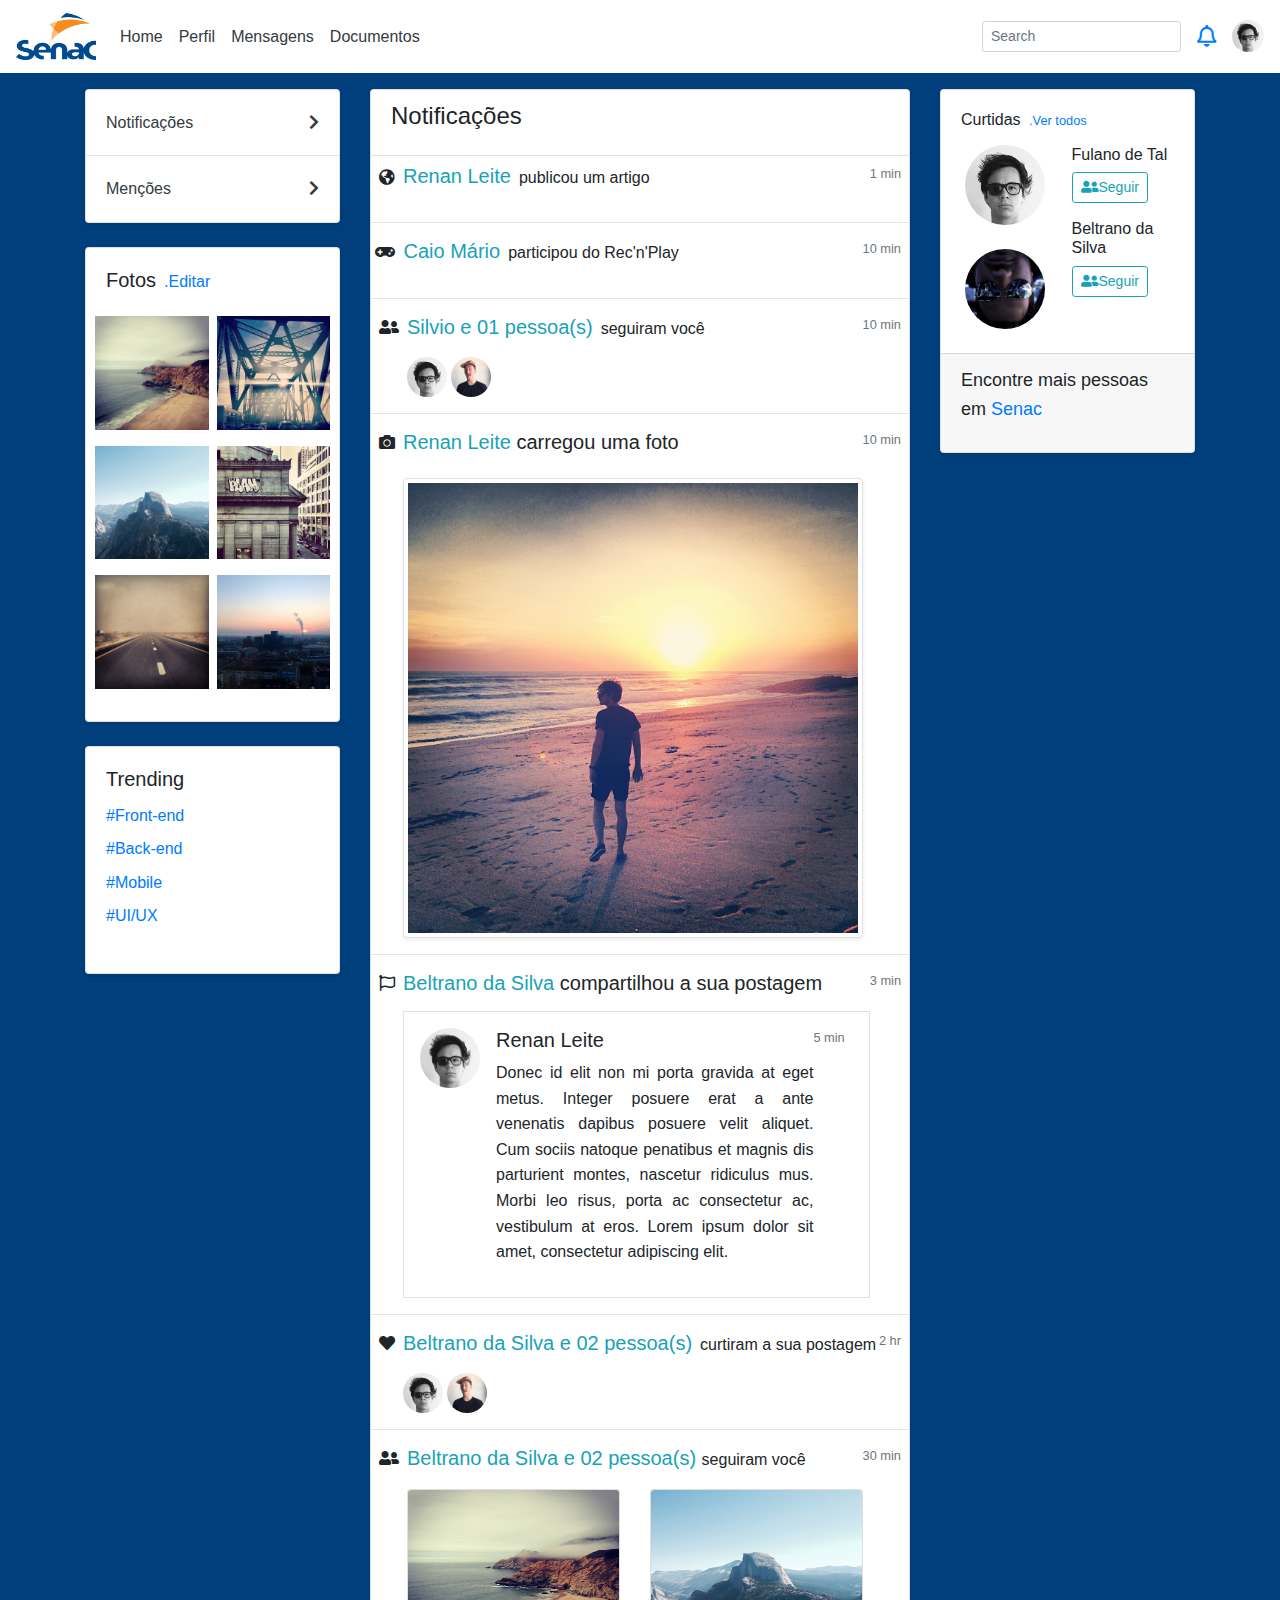
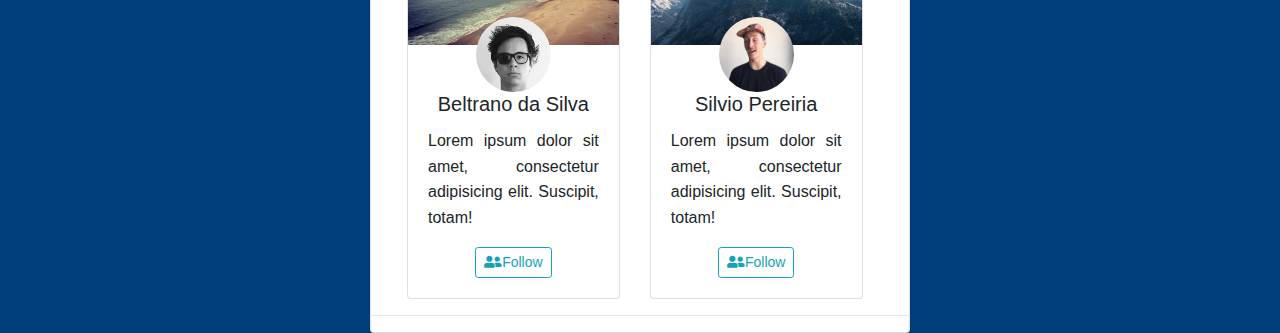
==== notification.html @ e8406619 "primeiro commit" ====
<!DOCTYPE html>
<html lang="en">
<head>
<meta charset="UTF-8">
<meta name="viewport" content="width=device-width, initial-scale=1.0">
<meta http-equiv="X-UA-Compatible" content="ie=edge">
<link rel="stylesheet" href="https://cdnjs.cloudflare.com/ajax/libs/twitter-bootstrap/4.3.1/css/bootstrap.min.css">
<link rel="stylesheet" href="https://use.fontawesome.com/releases/v5.7.2/css/all.css">
<link rel="stylesheet" href="style.css">
<title>Application</title>
</head>
<body>
    <!-------------------------------NAvigation Starts------------------>
    <nav class="navbar navbar-expand-md navbar-dark" style="background-color:white">
            <a href="index.html" class="navbar-brand"><img src="img/senac-logo-1-1.png" alt="logo" class="img-fluid" width="80px" height="100px"></a>
            <button class="navbar-toggler" data-toggle="collapse" data-target="#responsive"><span class="navbar-toggler-icon"></span></button>
            <div class="collapse navbar-collapse" id="responsive">
                <ul class="navbar-nav mr-auto text-capitalize">
                    <li class="nav-item"><a href="index.html" class="text-dark nav-link active">home</a></li>
                    <li class="nav-item"><a href="profile.html" class="text-dark nav-link">perfil</a></li>
                    <li class="nav-item"><a href="#modalview" class="text-dark nav-link" data-toggle="modal">mensagens</a></li>
                    <li class="nav-item"><a href="notification.html" class="text-dark nav-link">documentos</a></li>
                    <li class="nav-item"><a href="#" class="text-dark nav-link d-md-none">logout</a></li>
                </ul>
                <form action="" class="form-inline ml-auto d-none d-md-block">
                    <input type="text" name="search" id="search" placeholder="Search" class="form-control form-control-sm">
                </form>
                <a href="notification.html" class="text-decoration-none" style="font-size:22px;"><i class="far fa-bell ml-3 d-none d-md-block"></i></a> 
                <img src="img/avatar-dhg.png" alt="" class="rounded-circle ml-3 d-none d-md-block" width="32px" height="32px">
            </div>
        </nav>
        <!---------------------------------------------Ends navigation------------------------------>
         <!---------------------------MOdal Section  satrts------------------->
    <div class="modal fade" id="modalview" >
            <div class="modal-dialog modal-dialog-scrollable modal-dialog-centered">
                <div class="modal-content">
                    <div class="modal-header">
                        <div class="modal-title h4">Messages</div>
                        <button type="button" class="close" data-dismiss="modal">&times;</button>
                    </div>
                    <div class="modal-body">
                        <ul class="list-unstyled">
                            <a href="#" class="text-decoration-none">
                                <li class="media hover-media">
                                    <img src="img/avatar-dhg.png" alt="img" width="60px" height="60px"
                                        class="rounded-circle mr-3">
                                    <div class="media-body text-dark">
                                        <h6 class="media-header">Fulano de Tal e <strong> 1 outro(s)</strong></h6>
                                        <p class="media-text">Lorem ipsum dolor sit amet consectetur adipisicing elit.</p>
                                    </div>
                                </li>
                            </a>
                            <hr class="my-3">
                            <a href="#" class="text-decoration-none">
                                <li class="media hover-media">
                                    <img src="img/avatar-fat.jpg" alt="img" width="60px" height="60px"
                                        class="rounded-circle mr-3">
                                    <div class="media-body text-dark">
                                        <h6 class="media-header">Beltrano da Silva e <strong> 3 outro(s)</strong></h6>
                                        <p class="media-text">Lorem ipsum dolor sit amet consectetur adipisicing elit.</p>
                                    </div>
                                </li>
                            </a>
                            <hr class="my-3">
                            <a href="#" class="text-decoration-none">
                                <li class="media hover-media">
                                    <img src="img/avatar-mdo.png" alt="img" width="60px" height="60px"
                                        class="rounded-circle mr-3">
                                    <div class="media-body text-dark">
                                        <h6 class="media-header">Mario Silva and <strong> 5 outro(s)</strong></h6>
                                        <p class="media-text">Lorem ipsum dolor sit amet consectetur adipisicing elit.</p>
                                    </div>
                                </li>
                            </a>
                            <hr class="my-3">
                            <a href="#" class="text-decoration-none">
                                <li class="media hover-media">
                                    <img src="img/avatar-dhg.png" alt="img" width="60px" height="60px"
                                        class="rounded-circle mr-3">
                                    <div class="media-body text-dark">
                                        <h6 class="media-header">Fulano de Tal and <strong> 1 outro(s)</strong></h6>
                                        <p class="media-text">Lorem ipsum dolor sit amet consectetur adipisicing elit.</p>
                                    </div>
                                </li>
                            </a>
                            <hr class="my-3">
                            <a href="#" class="text-decoration-none">
                                <li class="media hover-media">
                                    <img src="img/avatar-fat.jpg" alt="img" width="60px" height="60px"
                                        class="rounded-circle mr-3">
                                    <div class="media-body text-dark">
                                        <h6 class="media-header">Beltrano da Silva and <strong> 3 outro(s)</strong></h6>
                                        <p class="media-text">Lorem ipsum dolor sit amet consectetur adipisicing elit.</p>
                                    </div>
                                </li>
                            </a>
                            <hr class="my-3">
                            <a href="#" class="text-decoration-none">
                                <li class="media hover-media">
                                    <img src="img/avatar-mdo.png" alt="img" width="60px" height="60px"
                                        class="rounded-circle mr-3">
                                    <div class="media-body text-dark">
                                        <h6 class="media-header">Mario Silva and <strong> 5 outro(s)</strong></h6>
                                        <p class="media-text">Lorem ipsum dolor sit amet consectetur adipisicing elit.</p>
                                    </div>
                                </li>
                            </a>
                            <hr class="my-3">
                            <a href="#" class="text-decoration-none">
                                <li class="media hover-media">
                                    <img src="img/avatar-dhg.png" alt="img" width="60px" height="60px"
                                        class="rounded-circle mr-3">
                                    <div class="media-body text-dark">
                                        <h6 class="media-header">Fulano de Tal e <strong> 1 outro(s)</strong></h6>
                                        <p class="media-text">Lorem ipsum dolor sit amet consectetur adipisicing elit.</p>
                                    </div>
                                </li>
                            </a>
                            <hr class="my-3">
                            <a href="#" class="text-decoration-none">
                                <li class="media hover-media">
                                    <img src="img/avatar-fat.jpg" alt="img" width="60px" height="60px"
                                        class="rounded-circle mr-3">
                                    <div class="media-body text-dark">
                                        <h6 class="media-header">Beltrano da Silva e <strong> 3 outro(s)</strong></h6>
                                        <p class="media-text">Lorem ipsum dolor sit amet consectetur adipisicing elit.</p>
                                    </div>
                                </li>
                            </a>
                            <hr class="my-3">
                            <a href="#" class="text-decoration-none">
                                <li class="media hover-media">
                                    <img src="img/avatar-mdo.png" alt="img" width="60px" height="60px"
                                        class="rounded-circle mr-3">
                                    <div class="media-body text-dark">
                                        <h6 class="media-header">Mario Silva e <strong> 5 outro(s)</strong></h6>
                                        <p class="media-text">Lorem ipsum dolor sit amet consectetur adipisicing elit.</p>
                                    </div>
                                </li>
                            </a>
                        </ul>
                    </div>
                </div>
            </div>
        </div>
        <!-------------------------------MOdal Ends---------------------------->
    <!------------------------------(Starts Column SEction)-------------------->
    <div class="container mt-3">
        <div class="row">
<!-----------------------------------------(Satrt Left Column)------------------------------->
            <div class="col-12 col-lg-3">
                <div class="left-column">
                    <div class="card mb-4 shadow-sm">
                       <a href="#" class="text-decoration-none text-dark hover-media"> 
                        <div class="card-body d-flex justify-content-between">
                     <span>Notificações</span>   <span><i class="fas fa-chevron-right"></i></span> 
                        </div>
                    </a>
                    <hr class="m-0">
                        <a href="#" class="text-decoration-none text-dark hover-media"> 
                        <div class="card-body d-flex justify-content-between">
                            <span> Menções</span>   <span><i class="fas fa-chevron-right"></i></span> 
                    </div>
                </a>
                    </div>
                    <div class="card shadow-sm mb-4">
                            <div class="card-body">
                                <h5 class="card-title">Fotos<small class="ml-2"><a href="#">.Editar </a></small></h5>
                                <div class="row">
                                    <div class="col-6 p-1">
                                        <a href="img/left1.jpg" data-lightbox="id" ><img src="img/left1.jpg" alt="img" class="img-fluid my-2"></a>  
                                        <a href="img/left2.jpg"data-lightbox="id"><img src="img/left2.jpg" alt="img" class="img-fluid my-2"></a>
                                        <a href="img/left3.jpg"data-lightbox="id"><img src="img/left3.jpg" alt="img" class="img-fluid my-2"></a>
                                    </div>
                                    <div class="col-6 p-1">
                                            <a href="img/left4.jpg"data-lightbox="id"><img src="img/left4.jpg" alt="img" class="img-fluid my-2"></a>
                                            <a href="img/left5.jpg"data-lightbox="id"><img src="img/left5.jpg" alt="img" class="img-fluid my-2"></a>
                                            <a href="img/left6.jpg"data-lightbox="id"><img src="img/left6.jpg" alt="img" class="img-fluid my-2"></a>
                                        </div>
                                </div>
                            </div>
                            </div>
                            <div class="card mb-3 shadow-sm">
                                <div class="card-body">
                                    <h5 class="card-title">Trending</h5>
                                    <ul class="list-unstyled">
                                        <li class="pb-2"> <a href="" >#Front-end</a> </li>
                                        <li class="pb-2"> <a href="" >#Back-end</a> </li>
                                        <li class="pb-2"> <a href="" >#Mobile</a> </li>
                                        <li class="pb-2"> <a href="" >#UI/UX</a> </li>
                                    </ul>
                                </div>
                            </div>
                </div>
            </div>
     <!-----------------------------------------(End Left Column)------------------------------->
<!------------------------------------------------(Satrt Middle Column)---------------------------->
            <div class="col-12 col-lg-6">
                <div class="middle-column">
                    <div class="card shadow-sm">
                        <div class="card-header bg-transparent">
                            <h4 class="card-title">
                                Notificações
                            </h4> 
                        </div>
                        <div class="media d -flex justify-content-between">
                            <p class="mt-2"> <i class="fas fa-globe-americas mx-2"></i><span class="h5 mr-2"><a href="#" class="text-info">Renan Leite</a></span>publicou um artigo </p>
                            <small class="mr-2 mt-2 text-muted">1 min</small>
                    </div>
                    <hr>
                    <div class="media d -flex justify-content-between">
                        <p> <i class="fas fa-gamepad mx-1"></i> <span class="h5 mr-2"> <a href="#" class="text-info"> Caio Mário</a></span>participou do Rec'n'Play</p>
                        <small class="mr-2 text-muted">10 min</small>
                </div>
                <hr>
                <div class="media">
                     <i class="fas fa-user-friends mx-2 mt-1"></i> 
                     <div class="media-body">
                            <p> <span class="h5 mr-2"> <a href="#" class="text-info"> Silvio e 01 pessoa(s)</a></span>seguiram você</p>
                            <img src="img/avatar-dhg.png" alt="" width="40px" height="40px" class="rounded-circle img-fluid">
                           <img src="img/avatar-fat.jpg" alt="" width="40px" height="40px" class="rounded-circle img-fluid">   
                     </div>
                    <small class="mr-2 text-muted">10 min</small>
            </div>
            <hr>
                       <div class="media">
                            <i class="fas fa-camera mx-2 mt-1"></i>
                            <div class="media-body">
                                <p class="h5 mr-2"> <span> <a href="#" class="text-info"> Renan Leite</a></span> carregou uma foto</p>
                                <a href="img/mid5.jpg" data-lightbox="id"><img src="img/mid5.jpg" alt="" class="img-fluid shadow-sm img-thumbnail mt-3">   </a>  
                            </div>
                            <small class="mr-2 text-muted">10 min</small>
                       </div>
                       <hr>
                       <div class="media">
                            <i class="far fa-flag mx-2 mt-1"></i>
                            <div class="media-body">
                                    <p class="h5 mr-2"> <span> <a href="#" class="text-info"> Beltrano da Silva </a></span> compartilhou a sua postagem</p>
                                        <div class="media border p-3 mt-3">
                                                <img src="img/avatar-dhg.png" alt="" width="60px" height="60px" class="rounded-circle img-fluid mr-3">
                                                <div class="media-body">
                                                    <h5>Renan Leite</h5>
                                                    <p  class="text-justify">Donec id elit non mi porta gravida at eget metus. Integer posuere erat a ante venenatis dapibus posuere velit aliquet. Cum sociis natoque penatibus et magnis dis parturient montes, nascetur ridiculus mus. Morbi leo risus, 
                                                    porta ac consectetur ac, vestibulum at eros. Lorem ipsum dolor sit amet, consectetur adipiscing elit.</p>
                                                </div>
                                                <small class="mr-2 text-muted">5 min</small>
                                        </div>
                            </div>
                            <small class="mr-2 text-muted">3 min</small>
                       </div>
                       <hr>
                       <div class="media">
                            <i class="fas fa-heart mx-2 mt-1"></i>
                            <div class="media-body">
                                    <p> <span class="h5 mr-2"> <a href="#" class="text-info"> Beltrano da Silva e 02 pessoa(s)</a></span>curtiram a sua postagem</p>
                                    <img src="img/avatar-dhg.png" alt="" width="40px" height="40px" class="rounded-circle img-fluid">
                                   <img src="img/avatar-fat.jpg" alt="" width="40px" height="40px" class="rounded-circle img-fluid">   
                             </div>
                             <small class="text-muted mr-2"> 2 hr</small>
                            </div>
                            <hr>
                            <div class="media">
                                    <i class="fas fa-user-friends mx-2 mt-1"></i>
                                    <div class="media-body">
                                        <p><span class="h5"> <a href="#" class="text-info"> Beltrano da Silva e 02 pessoa(s) </a></span>seguiram você</p>
                                        <div class="row">
                                            <div class="col-12 col-lg-6 mb-3 mb-lg-0">
                                                    <div class="card">
                                                            <img src="img/left1.jpg" alt="" class="card-img-top" width="200px" height="155px">
                                                            <div class="card-body text-center">
                                                                 <img src="img/avatar-dhg.png" alt="" width="75px" height="75px" class="rounded-circle img-fluid mt-n5">
                                                                 <h5 class="card-title">Beltrano da Silva</h5>
                                                                 <p class="card-text text-justify">Lorem ipsum dolor sit amet, consectetur adipisicing elit. Suscipit, totam!</p>
                                                                 <a href="#" class="card-link btn btn-sm btn-outline-info"> <i class="fas fa-user-friends"></i>Follow</a>
                                                            </div>
                                                        </div>
                                            </div>
                                            <div class="col-12 col-lg-6">
                     <div class="card">
                              <img src="img/left2.jpg" alt="" class="card-img-top" width="200px" height="155px">
                                      <div class="card-body text-center">
                                        <img src="img/avatar-fat.jpg" alt="" width="75px" height="75px" class="rounded-circle img-fluid mt-n5">
                               <h5 class="card-title">Silvio Pereiria</h5>
                                        <p class="card-text text-justify">Lorem ipsum dolor sit amet, consectetur adipisicing elit. Suscipit, totam!</p>
                                              <a href="#" class="card-link btn btn-sm btn-outline-info"> <i class="fas fa-user-friends"></i>Follow</a>
                                        </div>
                                        </div>
                                            </div>
                                        </div>
                                    </div>
                                   <small class="mr-2 text-muted">30 min</small>
                           </div>
                           <hr>
                       </div>
                </div>
            </div>
<!------------------------------------------------(End Middle Column)---------------------------->
<!------------------------------------------------(Start right Column)---------------------------->
                <div class="col-12 col-lg-3">
                    <div class="right-column">
                            <div class="card shadow-sm mb-4">
                                <div class="card-body">
                                    <h6 class="card-title ">Curtidas <a href="#" class="ml-1"><small>.Ver todos</small> </a> </h6>
                                    <div class="row no-gutters d-none d-lg-flex">
                                        <div class="col-6 p-1">
                                            <img src="img/avatar-dhg.png" alt="img" width="80px" height="80px"
                                                class="rounded-circle mb-4">
                                            <img src="img/avatar-mdo.png" alt="img" width="80px" height="80px"
                                                class="rounded-circle">
                                        </div>
                                        <div class="col-6 p-1 text-left">
                                            <h6>Fulano de Tal</h6>
                                            <a href="#" class="btn btn-outline-info btn-sm mb-3"><i
                                                    class="fas fa-user-friends"></i>Seguir </a>
                                            <h6>Beltrano da Silva</h6>
                                            <a href="#" class="btn btn-outline-info  btn-sm"><i
                                                    class="fas fa-user-friends"></i>Seguir </a>
                                        </div>
                                    </div>
                                </div>
                                    <div class="card-footer">
                                        <p class="lead" style="font-size:18px;">Encontre mais pessoas em <a href="#" class="text-decoration-none">Senac</a></p>
                                    </div>
                                </div>
                    </div>
                </div>
            </div>
    </div>
<script src="https://cdnjs.cloudflare.com/ajax/libs/jquery/3.3.1/jquery.slim.min.js"></script>
<script src="https://cdnjs.cloudflare.com/ajax/libs/popper.js/1.14.7/umd/popper.min.js"></script>
<script src="https://cdnjs.cloudflare.com/ajax/libs/twitter-bootstrap/4.3.1/js/bootstrap.min.js"></script>
</body>
</html>
---- style.css ----
* {
    box-sizing: border-box;
}

body {
    background-color: rgb(0, 63, 123);
    font-family: "Open Sans", "Helvetica Neue", Helvetica, Arial, sans-serif;
    margin: 0;
    font-weight: 300;
    line-height: 1.6;
    color: #212529;
    text-align: left;
}

.banner {
    background-image: url(img/banner.jpg);
    background-repeat: no-repeat;
    background-size: cover;
    background-position: center;
    height: 500px;
}

.banner-title {
    transform: translateY(150px)
}

.banner-end {
    transform: translateY(280px)
}

.thumnail {
    width: 257px;
    height: 257px;
}

.hover-media:hover {
    background-color: #F5F8FA;
}

/*--------------------------Grid template starts design for image gallery-----------------*/
.grid-template {
    display: grid;
    grid-template-columns: repeat(5, 1fr);
    grid-auto-rows: minmax(250px, auto);
    grid-gap: 10px;
}

.item-1 {
    grid-column: 1 / 3;
    grid-row: 1 / 2;
}

.item-7 {
    grid-column: 2 / 4;
    grid-row: 2 / 3;
}

.item-9 {
    grid-row: 3 / 5;
}

.item-10 {
    grid-row: 3 / 5;
}

.item-11 {
    grid-column: 3/5;
    grid-row: 3 / 5;
}

.item-12 {
    grid-row: 3 / 5;
}

/*----------------------------------(This code Important for Modal sizing on large device)-----------------------------------*/
.modal-dialog {
    position: relative;
    width: auto;
    max-width: 600px;
    margin: 0 auto;
}

/*----------------------------------------------------------------------------------------------------------------------------*/
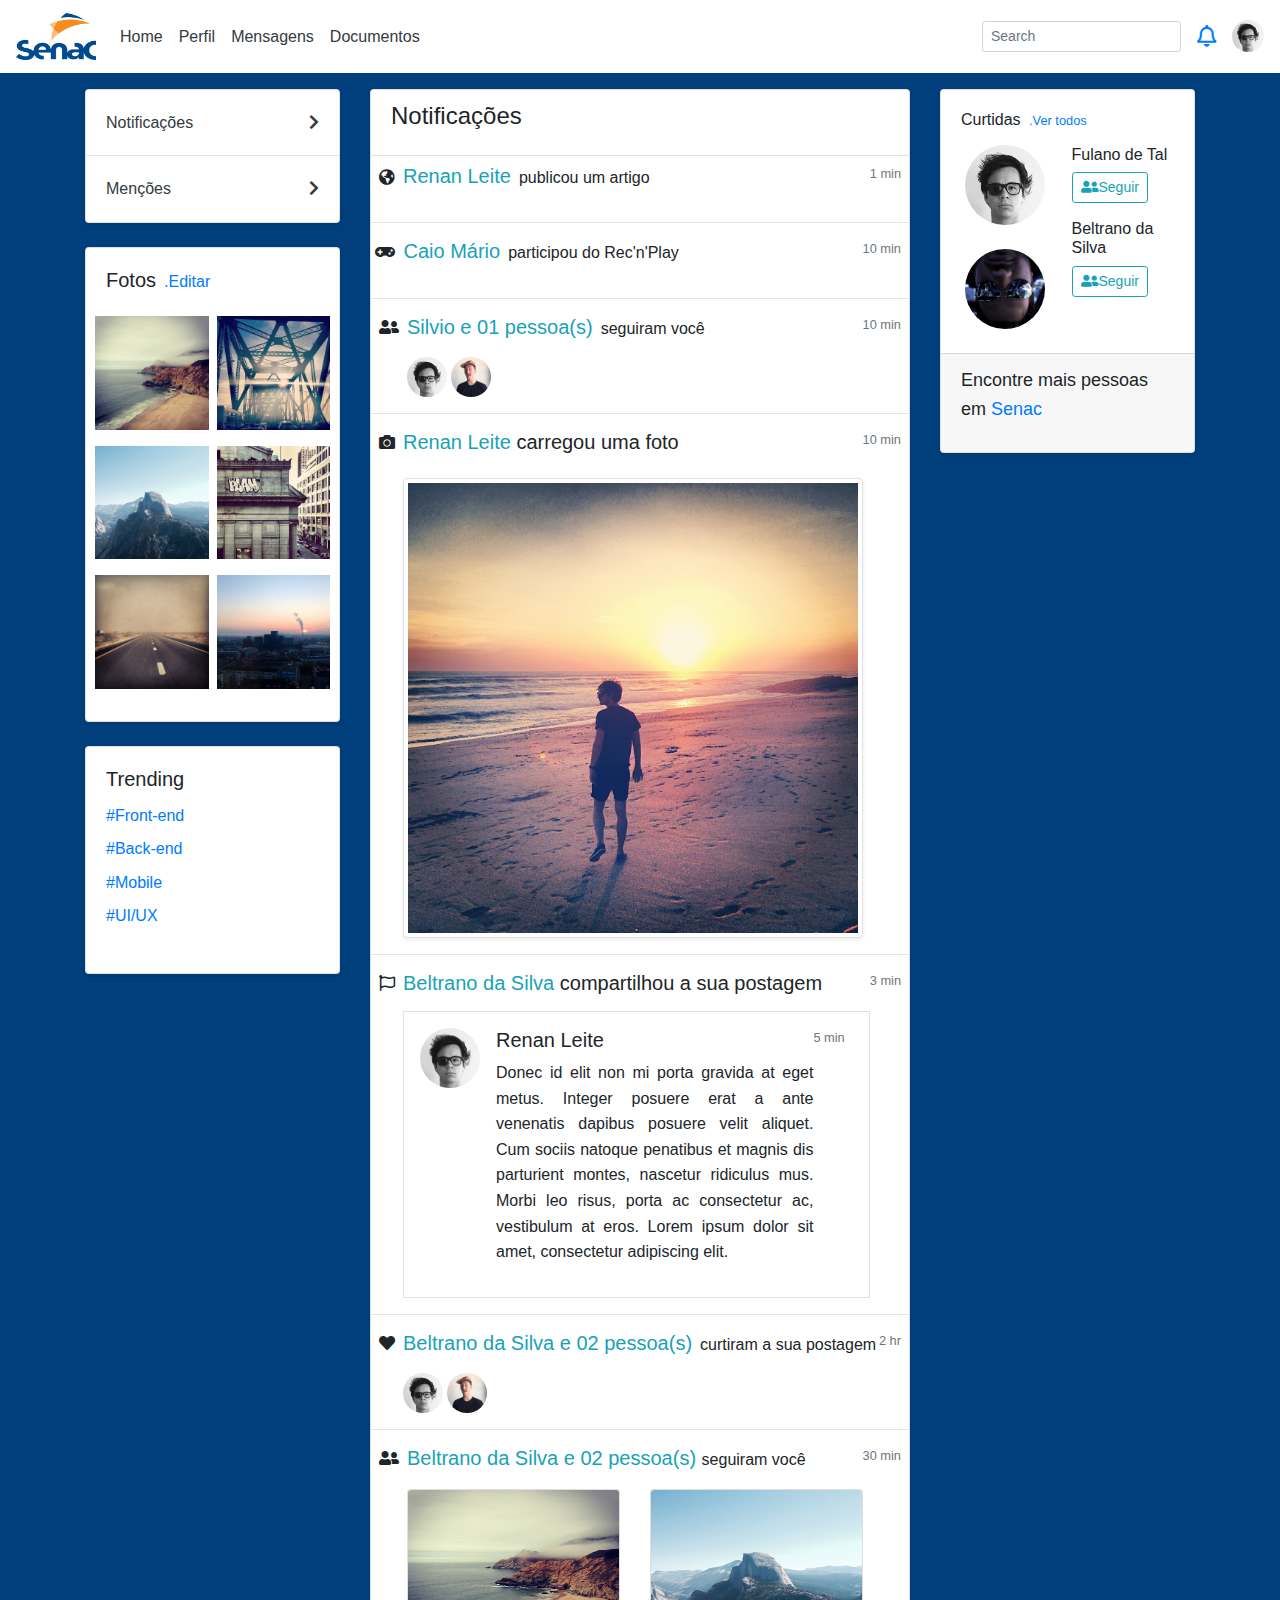
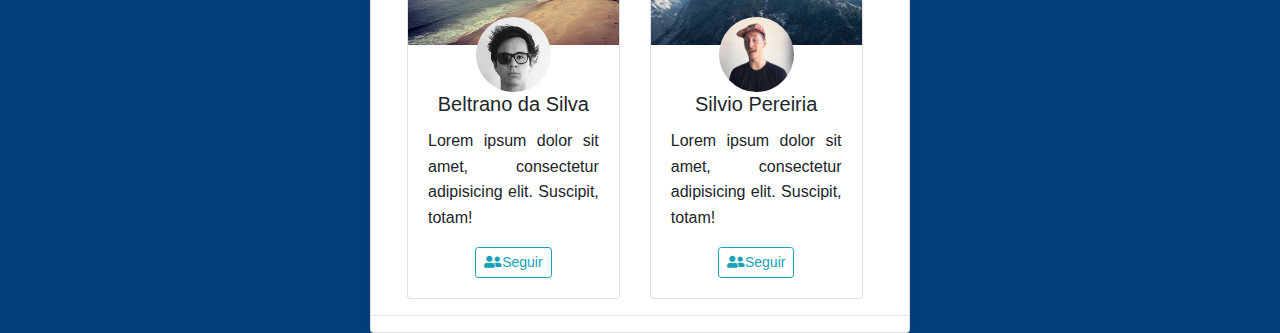
==== commit 8da71417: "fix: button nav-bar" ====
--- a/notification.html
+++ b/notification.html
@@ -1,333 +1,374 @@
 <!DOCTYPE html>
 <html lang="en">
+
 <head>
-<meta charset="UTF-8">
-<meta name="viewport" content="width=device-width, initial-scale=1.0">
-<meta http-equiv="X-UA-Compatible" content="ie=edge">
-<link rel="stylesheet" href="https://cdnjs.cloudflare.com/ajax/libs/twitter-bootstrap/4.3.1/css/bootstrap.min.css">
-<link rel="stylesheet" href="https://use.fontawesome.com/releases/v5.7.2/css/all.css">
-<link rel="stylesheet" href="style.css">
-<title>Application</title>
+    <meta charset="UTF-8">
+    <meta name="viewport" content="width=device-width, initial-scale=1.0">
+    <meta http-equiv="X-UA-Compatible" content="ie=edge">
+    <link rel="stylesheet" href="https://cdnjs.cloudflare.com/ajax/libs/twitter-bootstrap/4.3.1/css/bootstrap.min.css">
+    <link rel="stylesheet" href="https://use.fontawesome.com/releases/v5.7.2/css/all.css">
+    <link rel="stylesheet" href="style.css">
+    <title>Application</title>
 </head>
+
 <body>
     <!-------------------------------NAvigation Starts------------------>
     <nav class="navbar navbar-expand-md navbar-dark" style="background-color:white">
-            <a href="index.html" class="navbar-brand"><img src="img/senac-logo-1-1.png" alt="logo" class="img-fluid" width="80px" height="100px"></a>
-            <button class="navbar-toggler" data-toggle="collapse" data-target="#responsive"><span class="navbar-toggler-icon"></span></button>
-            <div class="collapse navbar-collapse" id="responsive">
-                <ul class="navbar-nav mr-auto text-capitalize">
-                    <li class="nav-item"><a href="index.html" class="text-dark nav-link active">home</a></li>
-                    <li class="nav-item"><a href="profile.html" class="text-dark nav-link">perfil</a></li>
-                    <li class="nav-item"><a href="#modalview" class="text-dark nav-link" data-toggle="modal">mensagens</a></li>
-                    <li class="nav-item"><a href="notification.html" class="text-dark nav-link">documentos</a></li>
-                    <li class="nav-item"><a href="#" class="text-dark nav-link d-md-none">logout</a></li>
-                </ul>
-                <form action="" class="form-inline ml-auto d-none d-md-block">
-                    <input type="text" name="search" id="search" placeholder="Search" class="form-control form-control-sm">
-                </form>
-                <a href="notification.html" class="text-decoration-none" style="font-size:22px;"><i class="far fa-bell ml-3 d-none d-md-block"></i></a> 
-                <img src="img/avatar-dhg.png" alt="" class="rounded-circle ml-3 d-none d-md-block" width="32px" height="32px">
-            </div>
-        </nav>
-        <!---------------------------------------------Ends navigation------------------------------>
-         <!---------------------------MOdal Section  satrts------------------->
-    <div class="modal fade" id="modalview" >
-            <div class="modal-dialog modal-dialog-scrollable modal-dialog-centered">
-                <div class="modal-content">
-                    <div class="modal-header">
-                        <div class="modal-title h4">Messages</div>
-                        <button type="button" class="close" data-dismiss="modal">&times;</button>
-                    </div>
-                    <div class="modal-body">
-                        <ul class="list-unstyled">
-                            <a href="#" class="text-decoration-none">
-                                <li class="media hover-media">
-                                    <img src="img/avatar-dhg.png" alt="img" width="60px" height="60px"
-                                        class="rounded-circle mr-3">
-                                    <div class="media-body text-dark">
-                                        <h6 class="media-header">Fulano de Tal e <strong> 1 outro(s)</strong></h6>
-                                        <p class="media-text">Lorem ipsum dolor sit amet consectetur adipisicing elit.</p>
-                                    </div>
-                                </li>
-                            </a>
-                            <hr class="my-3">
-                            <a href="#" class="text-decoration-none">
-                                <li class="media hover-media">
-                                    <img src="img/avatar-fat.jpg" alt="img" width="60px" height="60px"
-                                        class="rounded-circle mr-3">
-                                    <div class="media-body text-dark">
-                                        <h6 class="media-header">Beltrano da Silva e <strong> 3 outro(s)</strong></h6>
-                                        <p class="media-text">Lorem ipsum dolor sit amet consectetur adipisicing elit.</p>
-                                    </div>
-                                </li>
-                            </a>
-                            <hr class="my-3">
-                            <a href="#" class="text-decoration-none">
-                                <li class="media hover-media">
-                                    <img src="img/avatar-mdo.png" alt="img" width="60px" height="60px"
-                                        class="rounded-circle mr-3">
-                                    <div class="media-body text-dark">
-                                        <h6 class="media-header">Mario Silva and <strong> 5 outro(s)</strong></h6>
-                                        <p class="media-text">Lorem ipsum dolor sit amet consectetur adipisicing elit.</p>
-                                    </div>
-                                </li>
-                            </a>
-                            <hr class="my-3">
-                            <a href="#" class="text-decoration-none">
-                                <li class="media hover-media">
-                                    <img src="img/avatar-dhg.png" alt="img" width="60px" height="60px"
-                                        class="rounded-circle mr-3">
-                                    <div class="media-body text-dark">
-                                        <h6 class="media-header">Fulano de Tal and <strong> 1 outro(s)</strong></h6>
-                                        <p class="media-text">Lorem ipsum dolor sit amet consectetur adipisicing elit.</p>
-                                    </div>
-                                </li>
-                            </a>
-                            <hr class="my-3">
-                            <a href="#" class="text-decoration-none">
-                                <li class="media hover-media">
-                                    <img src="img/avatar-fat.jpg" alt="img" width="60px" height="60px"
-                                        class="rounded-circle mr-3">
-                                    <div class="media-body text-dark">
-                                        <h6 class="media-header">Beltrano da Silva and <strong> 3 outro(s)</strong></h6>
-                                        <p class="media-text">Lorem ipsum dolor sit amet consectetur adipisicing elit.</p>
-                                    </div>
-                                </li>
-                            </a>
-                            <hr class="my-3">
-                            <a href="#" class="text-decoration-none">
-                                <li class="media hover-media">
-                                    <img src="img/avatar-mdo.png" alt="img" width="60px" height="60px"
-                                        class="rounded-circle mr-3">
-                                    <div class="media-body text-dark">
-                                        <h6 class="media-header">Mario Silva and <strong> 5 outro(s)</strong></h6>
-                                        <p class="media-text">Lorem ipsum dolor sit amet consectetur adipisicing elit.</p>
-                                    </div>
-                                </li>
-                            </a>
-                            <hr class="my-3">
-                            <a href="#" class="text-decoration-none">
-                                <li class="media hover-media">
-                                    <img src="img/avatar-dhg.png" alt="img" width="60px" height="60px"
-                                        class="rounded-circle mr-3">
-                                    <div class="media-body text-dark">
-                                        <h6 class="media-header">Fulano de Tal e <strong> 1 outro(s)</strong></h6>
-                                        <p class="media-text">Lorem ipsum dolor sit amet consectetur adipisicing elit.</p>
-                                    </div>
-                                </li>
-                            </a>
-                            <hr class="my-3">
-                            <a href="#" class="text-decoration-none">
-                                <li class="media hover-media">
-                                    <img src="img/avatar-fat.jpg" alt="img" width="60px" height="60px"
-                                        class="rounded-circle mr-3">
-                                    <div class="media-body text-dark">
-                                        <h6 class="media-header">Beltrano da Silva e <strong> 3 outro(s)</strong></h6>
-                                        <p class="media-text">Lorem ipsum dolor sit amet consectetur adipisicing elit.</p>
-                                    </div>
-                                </li>
-                            </a>
-                            <hr class="my-3">
-                            <a href="#" class="text-decoration-none">
-                                <li class="media hover-media">
-                                    <img src="img/avatar-mdo.png" alt="img" width="60px" height="60px"
-                                        class="rounded-circle mr-3">
-                                    <div class="media-body text-dark">
-                                        <h6 class="media-header">Mario Silva e <strong> 5 outro(s)</strong></h6>
-                                        <p class="media-text">Lorem ipsum dolor sit amet consectetur adipisicing elit.</p>
-                                    </div>
-                                </li>
-                            </a>
-                        </ul>
-                    </div>
+        <a href="index.html" class="navbar-brand"><img src="img/senac-logo-1-1.png" alt="logo" class="img-fluid"
+                width="80px" height="100px"></a>
+        <button class="navbar-toggler" data-toggle="collapse" data-target="#responsive"
+            style="background-color:rgb(0, 63, 123)"><span class="navbar-toggler-icon"></span></button>
+        <div class="collapse navbar-collapse" id="responsive">
+            <ul class="navbar-nav mr-auto text-capitalize">
+                <li class="nav-item"><a href="index.html" class="text-dark nav-link active">home</a></li>
+                <li class="nav-item"><a href="profile.html" class="text-dark nav-link">perfil</a></li>
+                <li class="nav-item"><a href="#modalview" class="text-dark nav-link" data-toggle="modal">mensagens</a>
+                </li>
+                <li class="nav-item"><a href="notification.html" class="text-dark nav-link">documentos</a></li>
+                <li class="nav-item"><a href="#" class="text-dark nav-link d-md-none">logout</a></li>
+            </ul>
+            <form action="" class="form-inline ml-auto d-none d-md-block">
+                <input type="text" name="search" id="search" placeholder="Search" class="form-control form-control-sm">
+            </form>
+            <a href="notification.html" class="text-decoration-none" style="font-size:22px;"><i
+                    class="far fa-bell ml-3 d-none d-md-block"></i></a>
+            <img src="img/avatar-dhg.png" alt="" class="rounded-circle ml-3 d-none d-md-block" width="32px"
+                height="32px">
+        </div>
+    </nav>
+    <!---------------------------------------------Ends navigation------------------------------>
+    <!---------------------------MOdal Section  satrts------------------->
+    <div class="modal fade" id="modalview">
+        <div class="modal-dialog modal-dialog-scrollable modal-dialog-centered">
+            <div class="modal-content">
+                <div class="modal-header">
+                    <div class="modal-title h4">Messages</div>
+                    <button type="button" class="close" data-dismiss="modal">&times;</button>
+                </div>
+                <div class="modal-body">
+                    <ul class="list-unstyled">
+                        <a href="#" class="text-decoration-none">
+                            <li class="media hover-media">
+                                <img src="img/avatar-dhg.png" alt="img" width="60px" height="60px"
+                                    class="rounded-circle mr-3">
+                                <div class="media-body text-dark">
+                                    <h6 class="media-header">Fulano de Tal e <strong> 1 outro(s)</strong></h6>
+                                    <p class="media-text">Lorem ipsum dolor sit amet consectetur adipisicing elit.</p>
+                                </div>
+                            </li>
+                        </a>
+                        <hr class="my-3">
+                        <a href="#" class="text-decoration-none">
+                            <li class="media hover-media">
+                                <img src="img/avatar-fat.jpg" alt="img" width="60px" height="60px"
+                                    class="rounded-circle mr-3">
+                                <div class="media-body text-dark">
+                                    <h6 class="media-header">Beltrano da Silva e <strong> 3 outro(s)</strong></h6>
+                                    <p class="media-text">Lorem ipsum dolor sit amet consectetur adipisicing elit.</p>
+                                </div>
+                            </li>
+                        </a>
+                        <hr class="my-3">
+                        <a href="#" class="text-decoration-none">
+                            <li class="media hover-media">
+                                <img src="img/avatar-mdo.png" alt="img" width="60px" height="60px"
+                                    class="rounded-circle mr-3">
+                                <div class="media-body text-dark">
+                                    <h6 class="media-header">Mario Silva and <strong> 5 outro(s)</strong></h6>
+                                    <p class="media-text">Lorem ipsum dolor sit amet consectetur adipisicing elit.</p>
+                                </div>
+                            </li>
+                        </a>
+                        <hr class="my-3">
+                        <a href="#" class="text-decoration-none">
+                            <li class="media hover-media">
+                                <img src="img/avatar-dhg.png" alt="img" width="60px" height="60px"
+                                    class="rounded-circle mr-3">
+                                <div class="media-body text-dark">
+                                    <h6 class="media-header">Fulano de Tal and <strong> 1 outro(s)</strong></h6>
+                                    <p class="media-text">Lorem ipsum dolor sit amet consectetur adipisicing elit.</p>
+                                </div>
+                            </li>
+                        </a>
+                        <hr class="my-3">
+                        <a href="#" class="text-decoration-none">
+                            <li class="media hover-media">
+                                <img src="img/avatar-fat.jpg" alt="img" width="60px" height="60px"
+                                    class="rounded-circle mr-3">
+                                <div class="media-body text-dark">
+                                    <h6 class="media-header">Beltrano da Silva and <strong> 3 outro(s)</strong></h6>
+                                    <p class="media-text">Lorem ipsum dolor sit amet consectetur adipisicing elit.</p>
+                                </div>
+                            </li>
+                        </a>
+                        <hr class="my-3">
+                        <a href="#" class="text-decoration-none">
+                            <li class="media hover-media">
+                                <img src="img/avatar-mdo.png" alt="img" width="60px" height="60px"
+                                    class="rounded-circle mr-3">
+                                <div class="media-body text-dark">
+                                    <h6 class="media-header">Mario Silva and <strong> 5 outro(s)</strong></h6>
+                                    <p class="media-text">Lorem ipsum dolor sit amet consectetur adipisicing elit.</p>
+                                </div>
+                            </li>
+                        </a>
+                        <hr class="my-3">
+                        <a href="#" class="text-decoration-none">
+                            <li class="media hover-media">
+                                <img src="img/avatar-dhg.png" alt="img" width="60px" height="60px"
+                                    class="rounded-circle mr-3">
+                                <div class="media-body text-dark">
+                                    <h6 class="media-header">Fulano de Tal e <strong> 1 outro(s)</strong></h6>
+                                    <p class="media-text">Lorem ipsum dolor sit amet consectetur adipisicing elit.</p>
+                                </div>
+                            </li>
+                        </a>
+                        <hr class="my-3">
+                        <a href="#" class="text-decoration-none">
+                            <li class="media hover-media">
+                                <img src="img/avatar-fat.jpg" alt="img" width="60px" height="60px"
+                                    class="rounded-circle mr-3">
+                                <div class="media-body text-dark">
+                                    <h6 class="media-header">Beltrano da Silva e <strong> 3 outro(s)</strong></h6>
+                                    <p class="media-text">Lorem ipsum dolor sit amet consectetur adipisicing elit.</p>
+                                </div>
+                            </li>
+                        </a>
+                        <hr class="my-3">
+                        <a href="#" class="text-decoration-none">
+                            <li class="media hover-media">
+                                <img src="img/avatar-mdo.png" alt="img" width="60px" height="60px"
+                                    class="rounded-circle mr-3">
+                                <div class="media-body text-dark">
+                                    <h6 class="media-header">Mario Silva e <strong> 5 outro(s)</strong></h6>
+                                    <p class="media-text">Lorem ipsum dolor sit amet consectetur adipisicing elit.</p>
+                                </div>
+                            </li>
+                        </a>
+                    </ul>
                 </div>
             </div>
         </div>
-        <!-------------------------------MOdal Ends---------------------------->
+    </div>
+    <!-------------------------------MOdal Ends---------------------------->
     <!------------------------------(Starts Column SEction)-------------------->
     <div class="container mt-3">
         <div class="row">
-<!-----------------------------------------(Satrt Left Column)------------------------------->
+            <!-----------------------------------------(Satrt Left Column)------------------------------->
             <div class="col-12 col-lg-3">
                 <div class="left-column">
                     <div class="card mb-4 shadow-sm">
-                       <a href="#" class="text-decoration-none text-dark hover-media"> 
-                        <div class="card-body d-flex justify-content-between">
-                     <span>Notificações</span>   <span><i class="fas fa-chevron-right"></i></span> 
-                        </div>
-                    </a>
-                    <hr class="m-0">
-                        <a href="#" class="text-decoration-none text-dark hover-media"> 
-                        <div class="card-body d-flex justify-content-between">
-                            <span> Menções</span>   <span><i class="fas fa-chevron-right"></i></span> 
-                    </div>
-                </a>
+                        <a href="#" class="text-decoration-none text-dark hover-media">
+                            <div class="card-body d-flex justify-content-between">
+                                <span>Notificações</span> <span><i class="fas fa-chevron-right"></i></span>
+                            </div>
+                        </a>
+                        <hr class="m-0">
+                        <a href="#" class="text-decoration-none text-dark hover-media">
+                            <div class="card-body d-flex justify-content-between">
+                                <span> Menções</span> <span><i class="fas fa-chevron-right"></i></span>
+                            </div>
+                        </a>
                     </div>
                     <div class="card shadow-sm mb-4">
-                            <div class="card-body">
-                                <h5 class="card-title">Fotos<small class="ml-2"><a href="#">.Editar </a></small></h5>
-                                <div class="row">
-                                    <div class="col-6 p-1">
-                                        <a href="img/left1.jpg" data-lightbox="id" ><img src="img/left1.jpg" alt="img" class="img-fluid my-2"></a>  
-                                        <a href="img/left2.jpg"data-lightbox="id"><img src="img/left2.jpg" alt="img" class="img-fluid my-2"></a>
-                                        <a href="img/left3.jpg"data-lightbox="id"><img src="img/left3.jpg" alt="img" class="img-fluid my-2"></a>
-                                    </div>
-                                    <div class="col-6 p-1">
-                                            <a href="img/left4.jpg"data-lightbox="id"><img src="img/left4.jpg" alt="img" class="img-fluid my-2"></a>
-                                            <a href="img/left5.jpg"data-lightbox="id"><img src="img/left5.jpg" alt="img" class="img-fluid my-2"></a>
-                                            <a href="img/left6.jpg"data-lightbox="id"><img src="img/left6.jpg" alt="img" class="img-fluid my-2"></a>
-                                        </div>
-                                </div>
-                            </div>
-                            </div>
-                            <div class="card mb-3 shadow-sm">
-                                <div class="card-body">
-                                    <h5 class="card-title">Trending</h5>
-                                    <ul class="list-unstyled">
-                                        <li class="pb-2"> <a href="" >#Front-end</a> </li>
-                                        <li class="pb-2"> <a href="" >#Back-end</a> </li>
-                                        <li class="pb-2"> <a href="" >#Mobile</a> </li>
-                                        <li class="pb-2"> <a href="" >#UI/UX</a> </li>
-                                    </ul>
-                                </div>
-                            </div>
+                        <div class="card-body">
+                            <h5 class="card-title">Fotos<small class="ml-2"><a href="#">.Editar </a></small></h5>
+                            <div class="row">
+                                <div class="col-6 p-1">
+                                    <a href="img/left1.jpg" data-lightbox="id"><img src="img/left1.jpg" alt="img"
+                                            class="img-fluid my-2"></a>
+                                    <a href="img/left2.jpg" data-lightbox="id"><img src="img/left2.jpg" alt="img"
+                                            class="img-fluid my-2"></a>
+                                    <a href="img/left3.jpg" data-lightbox="id"><img src="img/left3.jpg" alt="img"
+                                            class="img-fluid my-2"></a>
+                                </div>
+                                <div class="col-6 p-1">
+                                    <a href="img/left4.jpg" data-lightbox="id"><img src="img/left4.jpg" alt="img"
+                                            class="img-fluid my-2"></a>
+                                    <a href="img/left5.jpg" data-lightbox="id"><img src="img/left5.jpg" alt="img"
+                                            class="img-fluid my-2"></a>
+                                    <a href="img/left6.jpg" data-lightbox="id"><img src="img/left6.jpg" alt="img"
+                                            class="img-fluid my-2"></a>
+                                </div>
+                            </div>
+                        </div>
+                    </div>
+                    <div class="card mb-3 shadow-sm">
+                        <div class="card-body">
+                            <h5 class="card-title">Trending</h5>
+                            <ul class="list-unstyled">
+                                <li class="pb-2"> <a href="">#Front-end</a> </li>
+                                <li class="pb-2"> <a href="">#Back-end</a> </li>
+                                <li class="pb-2"> <a href="">#Mobile</a> </li>
+                                <li class="pb-2"> <a href="">#UI/UX</a> </li>
+                            </ul>
+                        </div>
+                    </div>
                 </div>
             </div>
-     <!-----------------------------------------(End Left Column)------------------------------->
-<!------------------------------------------------(Satrt Middle Column)---------------------------->
+            <!-----------------------------------------(End Left Column)------------------------------->
+            <!------------------------------------------------(Satrt Middle Column)---------------------------->
             <div class="col-12 col-lg-6">
                 <div class="middle-column">
                     <div class="card shadow-sm">
                         <div class="card-header bg-transparent">
                             <h4 class="card-title">
                                 Notificações
-                            </h4> 
+                            </h4>
                         </div>
                         <div class="media d -flex justify-content-between">
-                            <p class="mt-2"> <i class="fas fa-globe-americas mx-2"></i><span class="h5 mr-2"><a href="#" class="text-info">Renan Leite</a></span>publicou um artigo </p>
+                            <p class="mt-2"> <i class="fas fa-globe-americas mx-2"></i><span class="h5 mr-2"><a href="#"
+                                        class="text-info">Renan Leite</a></span>publicou um artigo </p>
                             <small class="mr-2 mt-2 text-muted">1 min</small>
-                    </div>
-                    <hr>
-                    <div class="media d -flex justify-content-between">
-                        <p> <i class="fas fa-gamepad mx-1"></i> <span class="h5 mr-2"> <a href="#" class="text-info"> Caio Mário</a></span>participou do Rec'n'Play</p>
-                        <small class="mr-2 text-muted">10 min</small>
-                </div>
-                <hr>
-                <div class="media">
-                     <i class="fas fa-user-friends mx-2 mt-1"></i> 
-                     <div class="media-body">
-                            <p> <span class="h5 mr-2"> <a href="#" class="text-info"> Silvio e 01 pessoa(s)</a></span>seguiram você</p>
-                            <img src="img/avatar-dhg.png" alt="" width="40px" height="40px" class="rounded-circle img-fluid">
-                           <img src="img/avatar-fat.jpg" alt="" width="40px" height="40px" class="rounded-circle img-fluid">   
-                     </div>
-                    <small class="mr-2 text-muted">10 min</small>
-            </div>
-            <hr>
-                       <div class="media">
+                        </div>
+                        <hr>
+                        <div class="media d -flex justify-content-between">
+                            <p> <i class="fas fa-gamepad mx-1"></i> <span class="h5 mr-2"> <a href="#"
+                                        class="text-info"> Caio Mário</a></span>participou do Rec'n'Play</p>
+                            <small class="mr-2 text-muted">10 min</small>
+                        </div>
+                        <hr>
+                        <div class="media">
+                            <i class="fas fa-user-friends mx-2 mt-1"></i>
+                            <div class="media-body">
+                                <p> <span class="h5 mr-2"> <a href="#" class="text-info"> Silvio e 01
+                                            pessoa(s)</a></span>seguiram você</p>
+                                <img src="img/avatar-dhg.png" alt="" width="40px" height="40px"
+                                    class="rounded-circle img-fluid">
+                                <img src="img/avatar-fat.jpg" alt="" width="40px" height="40px"
+                                    class="rounded-circle img-fluid">
+                            </div>
+                            <small class="mr-2 text-muted">10 min</small>
+                        </div>
+                        <hr>
+                        <div class="media">
                             <i class="fas fa-camera mx-2 mt-1"></i>
                             <div class="media-body">
-                                <p class="h5 mr-2"> <span> <a href="#" class="text-info"> Renan Leite</a></span> carregou uma foto</p>
-                                <a href="img/mid5.jpg" data-lightbox="id"><img src="img/mid5.jpg" alt="" class="img-fluid shadow-sm img-thumbnail mt-3">   </a>  
+                                <p class="h5 mr-2"> <span> <a href="#" class="text-info"> Renan Leite</a></span>
+                                    carregou uma foto</p>
+                                <a href="img/mid5.jpg" data-lightbox="id"><img src="img/mid5.jpg" alt=""
+                                        class="img-fluid shadow-sm img-thumbnail mt-3"> </a>
                             </div>
                             <small class="mr-2 text-muted">10 min</small>
-                       </div>
-                       <hr>
-                       <div class="media">
+                        </div>
+                        <hr>
+                        <div class="media">
                             <i class="far fa-flag mx-2 mt-1"></i>
                             <div class="media-body">
-                                    <p class="h5 mr-2"> <span> <a href="#" class="text-info"> Beltrano da Silva </a></span> compartilhou a sua postagem</p>
-                                        <div class="media border p-3 mt-3">
-                                                <img src="img/avatar-dhg.png" alt="" width="60px" height="60px" class="rounded-circle img-fluid mr-3">
-                                                <div class="media-body">
-                                                    <h5>Renan Leite</h5>
-                                                    <p  class="text-justify">Donec id elit non mi porta gravida at eget metus. Integer posuere erat a ante venenatis dapibus posuere velit aliquet. Cum sociis natoque penatibus et magnis dis parturient montes, nascetur ridiculus mus. Morbi leo risus, 
-                                                    porta ac consectetur ac, vestibulum at eros. Lorem ipsum dolor sit amet, consectetur adipiscing elit.</p>
-                                                </div>
-                                                <small class="mr-2 text-muted">5 min</small>
-                                        </div>
+                                <p class="h5 mr-2"> <span> <a href="#" class="text-info"> Beltrano da Silva </a></span>
+                                    compartilhou a sua postagem</p>
+                                <div class="media border p-3 mt-3">
+                                    <img src="img/avatar-dhg.png" alt="" width="60px" height="60px"
+                                        class="rounded-circle img-fluid mr-3">
+                                    <div class="media-body">
+                                        <h5>Renan Leite</h5>
+                                        <p class="text-justify">Donec id elit non mi porta gravida at eget metus.
+                                            Integer posuere erat a ante venenatis dapibus posuere velit aliquet. Cum
+                                            sociis natoque penatibus et magnis dis parturient montes, nascetur ridiculus
+                                            mus. Morbi leo risus,
+                                            porta ac consectetur ac, vestibulum at eros. Lorem ipsum dolor sit amet,
+                                            consectetur adipiscing elit.</p>
+                                    </div>
+                                    <small class="mr-2 text-muted">5 min</small>
+                                </div>
                             </div>
                             <small class="mr-2 text-muted">3 min</small>
-                       </div>
-                       <hr>
-                       <div class="media">
+                        </div>
+                        <hr>
+                        <div class="media">
                             <i class="fas fa-heart mx-2 mt-1"></i>
                             <div class="media-body">
-                                    <p> <span class="h5 mr-2"> <a href="#" class="text-info"> Beltrano da Silva e 02 pessoa(s)</a></span>curtiram a sua postagem</p>
-                                    <img src="img/avatar-dhg.png" alt="" width="40px" height="40px" class="rounded-circle img-fluid">
-                                   <img src="img/avatar-fat.jpg" alt="" width="40px" height="40px" class="rounded-circle img-fluid">   
-                             </div>
-                             <small class="text-muted mr-2"> 2 hr</small>
-                            </div>
-                            <hr>
-                            <div class="media">
-                                    <i class="fas fa-user-friends mx-2 mt-1"></i>
-                                    <div class="media-body">
-                                        <p><span class="h5"> <a href="#" class="text-info"> Beltrano da Silva e 02 pessoa(s) </a></span>seguiram você</p>
-                                        <div class="row">
-                                            <div class="col-12 col-lg-6 mb-3 mb-lg-0">
-                                                    <div class="card">
-                                                            <img src="img/left1.jpg" alt="" class="card-img-top" width="200px" height="155px">
-                                                            <div class="card-body text-center">
-                                                                 <img src="img/avatar-dhg.png" alt="" width="75px" height="75px" class="rounded-circle img-fluid mt-n5">
-                                                                 <h5 class="card-title">Beltrano da Silva</h5>
-                                                                 <p class="card-text text-justify">Lorem ipsum dolor sit amet, consectetur adipisicing elit. Suscipit, totam!</p>
-                                                                 <a href="#" class="card-link btn btn-sm btn-outline-info"> <i class="fas fa-user-friends"></i>Follow</a>
-                                                            </div>
-                                                        </div>
-                                            </div>
-                                            <div class="col-12 col-lg-6">
-                     <div class="card">
-                              <img src="img/left2.jpg" alt="" class="card-img-top" width="200px" height="155px">
-                                      <div class="card-body text-center">
-                                        <img src="img/avatar-fat.jpg" alt="" width="75px" height="75px" class="rounded-circle img-fluid mt-n5">
-                               <h5 class="card-title">Silvio Pereiria</h5>
-                                        <p class="card-text text-justify">Lorem ipsum dolor sit amet, consectetur adipisicing elit. Suscipit, totam!</p>
-                                              <a href="#" class="card-link btn btn-sm btn-outline-info"> <i class="fas fa-user-friends"></i>Follow</a>
-                                        </div>
-                                        </div>
+                                <p> <span class="h5 mr-2"> <a href="#" class="text-info"> Beltrano da Silva e 02
+                                            pessoa(s)</a></span>curtiram a sua postagem</p>
+                                <img src="img/avatar-dhg.png" alt="" width="40px" height="40px"
+                                    class="rounded-circle img-fluid">
+                                <img src="img/avatar-fat.jpg" alt="" width="40px" height="40px"
+                                    class="rounded-circle img-fluid">
+                            </div>
+                            <small class="text-muted mr-2"> 2 hr</small>
+                        </div>
+                        <hr>
+                        <div class="media">
+                            <i class="fas fa-user-friends mx-2 mt-1"></i>
+                            <div class="media-body">
+                                <p><span class="h5"> <a href="#" class="text-info"> Beltrano da Silva e 02 pessoa(s)
+                                        </a></span>seguiram você</p>
+                                <div class="row">
+                                    <div class="col-12 col-lg-6 mb-3 mb-lg-0">
+                                        <div class="card">
+                                            <img src="img/left1.jpg" alt="" class="card-img-top" width="200px"
+                                                height="155px">
+                                            <div class="card-body text-center">
+                                                <img src="img/avatar-dhg.png" alt="" width="75px" height="75px"
+                                                    class="rounded-circle img-fluid mt-n5">
+                                                <h5 class="card-title">Beltrano da Silva</h5>
+                                                <p class="card-text text-justify">Lorem ipsum dolor sit amet,
+                                                    consectetur adipisicing elit. Suscipit, totam!</p>
+                                                <a href="#" class="card-link btn btn-sm btn-outline-info"> <i
+                                                        class="fas fa-user-friends"></i>Seguir</a>
                                             </div>
                                         </div>
                                     </div>
-                                   <small class="mr-2 text-muted">30 min</small>
-                           </div>
-                           <hr>
-                       </div>
-                </div>
-            </div>
-<!------------------------------------------------(End Middle Column)---------------------------->
-<!------------------------------------------------(Start right Column)---------------------------->
-                <div class="col-12 col-lg-3">
-                    <div class="right-column">
-                            <div class="card shadow-sm mb-4">
-                                <div class="card-body">
-                                    <h6 class="card-title ">Curtidas <a href="#" class="ml-1"><small>.Ver todos</small> </a> </h6>
-                                    <div class="row no-gutters d-none d-lg-flex">
-                                        <div class="col-6 p-1">
-                                            <img src="img/avatar-dhg.png" alt="img" width="80px" height="80px"
-                                                class="rounded-circle mb-4">
-                                            <img src="img/avatar-mdo.png" alt="img" width="80px" height="80px"
-                                                class="rounded-circle">
-                                        </div>
-                                        <div class="col-6 p-1 text-left">
-                                            <h6>Fulano de Tal</h6>
-                                            <a href="#" class="btn btn-outline-info btn-sm mb-3"><i
-                                                    class="fas fa-user-friends"></i>Seguir </a>
-                                            <h6>Beltrano da Silva</h6>
-                                            <a href="#" class="btn btn-outline-info  btn-sm"><i
-                                                    class="fas fa-user-friends"></i>Seguir </a>
+                                    <div class="col-12 col-lg-6">
+                                        <div class="card">
+                                            <img src="img/left2.jpg" alt="" class="card-img-top" width="200px"
+                                                height="155px">
+                                            <div class="card-body text-center">
+                                                <img src="img/avatar-fat.jpg" alt="" width="75px" height="75px"
+                                                    class="rounded-circle img-fluid mt-n5">
+                                                <h5 class="card-title">Silvio Pereiria</h5>
+                                                <p class="card-text text-justify">Lorem ipsum dolor sit amet,
+                                                    consectetur adipisicing elit. Suscipit, totam!</p>
+                                                <a href="#" class="card-link btn btn-sm btn-outline-info"> <i
+                                                        class="fas fa-user-friends"></i>Seguir</a>
+                                            </div>
                                         </div>
                                     </div>
                                 </div>
-                                    <div class="card-footer">
-                                        <p class="lead" style="font-size:18px;">Encontre mais pessoas em <a href="#" class="text-decoration-none">Senac</a></p>
-                                    </div>
-                                </div>
+                            </div>
+                            <small class="mr-2 text-muted">30 min</small>
+                        </div>
+                        <hr>
                     </div>
                 </div>
             </div>
+            <!------------------------------------------------(End Middle Column)---------------------------->
+            <!------------------------------------------------(Start right Column)---------------------------->
+            <div class="col-12 col-lg-3">
+                <div class="right-column">
+                    <div class="card shadow-sm mb-4">
+                        <div class="card-body">
+                            <h6 class="card-title ">Curtidas <a href="#" class="ml-1"><small>.Ver todos</small> </a>
+                            </h6>
+                            <div class="row no-gutters d-none d-lg-flex">
+                                <div class="col-6 p-1">
+                                    <img src="img/avatar-dhg.png" alt="img" width="80px" height="80px"
+                                        class="rounded-circle mb-4">
+                                    <img src="img/avatar-mdo.png" alt="img" width="80px" height="80px"
+                                        class="rounded-circle">
+                                </div>
+                                <div class="col-6 p-1 text-left">
+                                    <h6>Fulano de Tal</h6>
+                                    <a href="#" class="btn btn-outline-info btn-sm mb-3"><i
+                                            class="fas fa-user-friends"></i>Seguir </a>
+                                    <h6>Beltrano da Silva</h6>
+                                    <a href="#" class="btn btn-outline-info  btn-sm"><i
+                                            class="fas fa-user-friends"></i>Seguir </a>
+                                </div>
+                            </div>
+                        </div>
+                        <div class="card-footer">
+                            <p class="lead" style="font-size:18px;">Encontre mais pessoas em <a href="#"
+                                    class="text-decoration-none">Senac</a></p>
+                        </div>
+                    </div>
+                </div>
+            </div>
+        </div>
     </div>
-<script src="https://cdnjs.cloudflare.com/ajax/libs/jquery/3.3.1/jquery.slim.min.js"></script>
-<script src="https://cdnjs.cloudflare.com/ajax/libs/popper.js/1.14.7/umd/popper.min.js"></script>
-<script src="https://cdnjs.cloudflare.com/ajax/libs/twitter-bootstrap/4.3.1/js/bootstrap.min.js"></script>
+    <script src="https://cdnjs.cloudflare.com/ajax/libs/jquery/3.3.1/jquery.slim.min.js"></script>
+    <script src="https://cdnjs.cloudflare.com/ajax/libs/popper.js/1.14.7/umd/popper.min.js"></script>
+    <script src="https://cdnjs.cloudflare.com/ajax/libs/twitter-bootstrap/4.3.1/js/bootstrap.min.js"></script>
 </body>
+
 </html>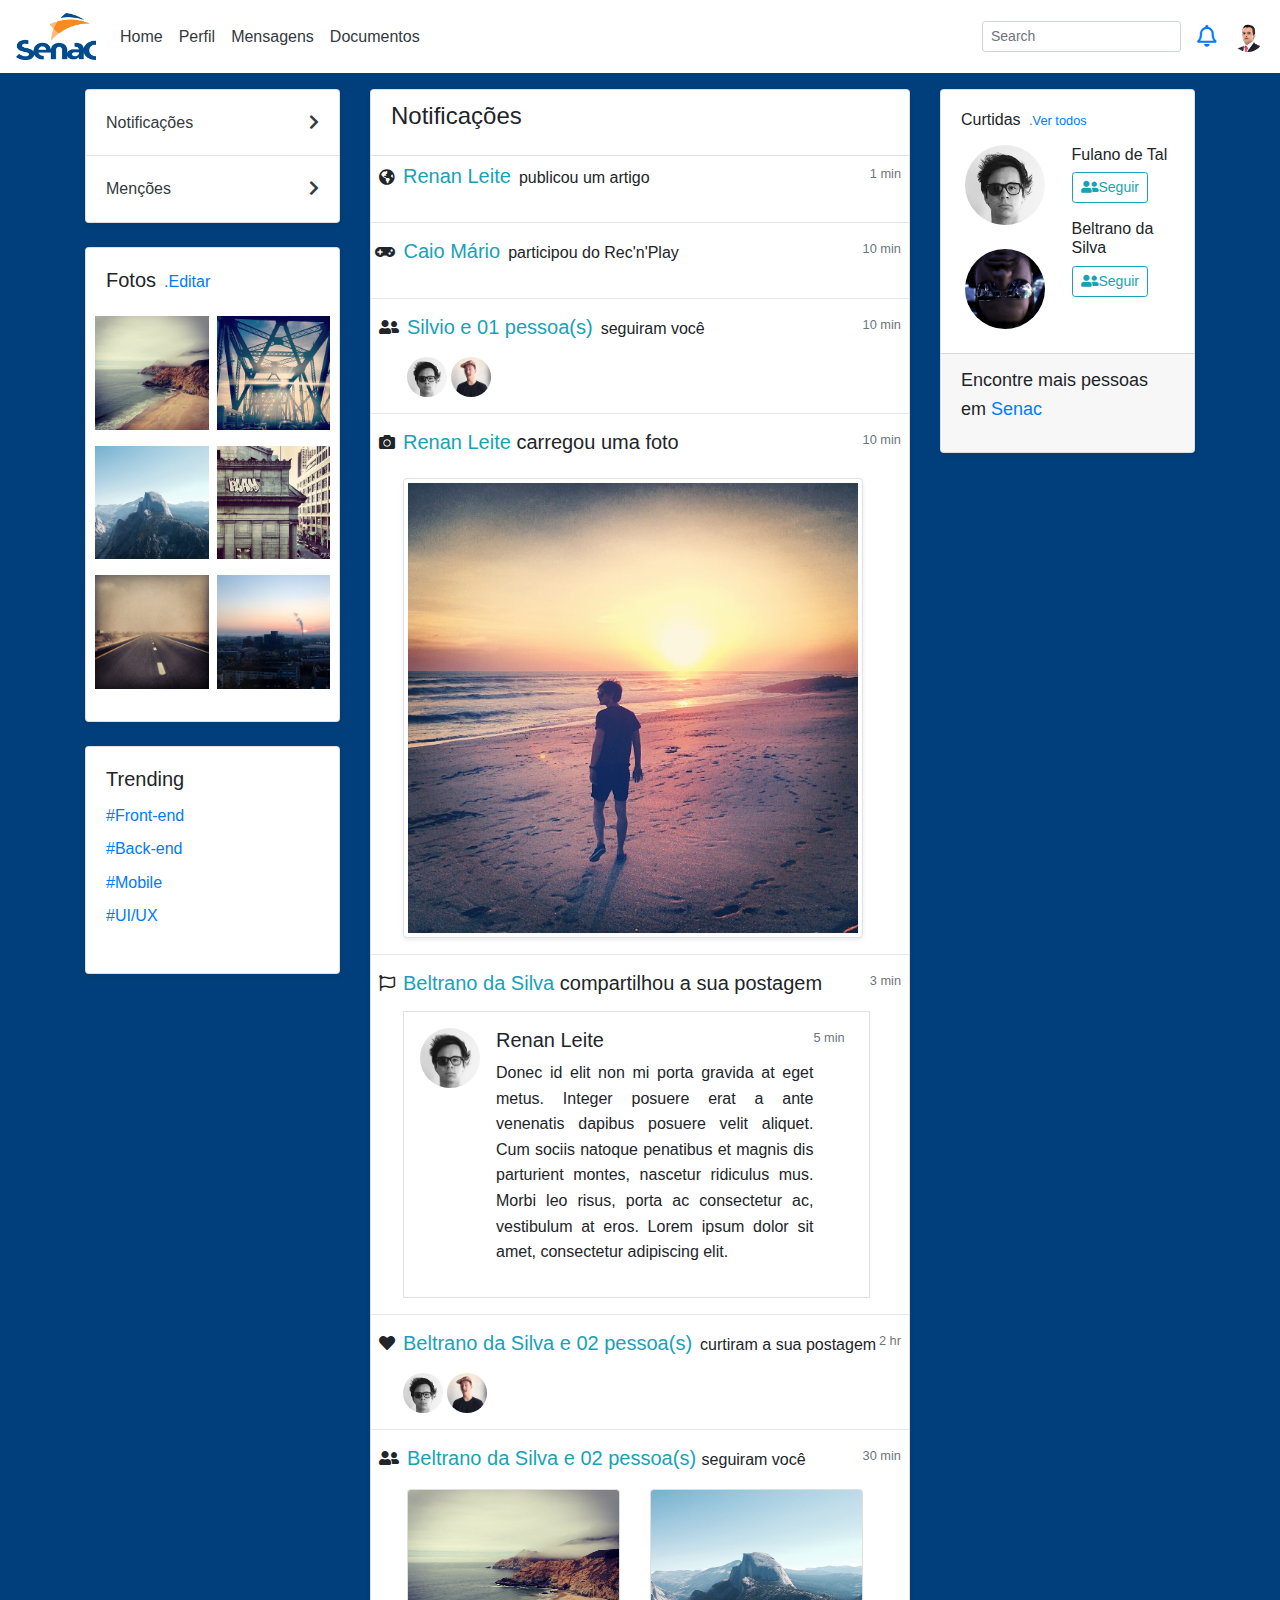
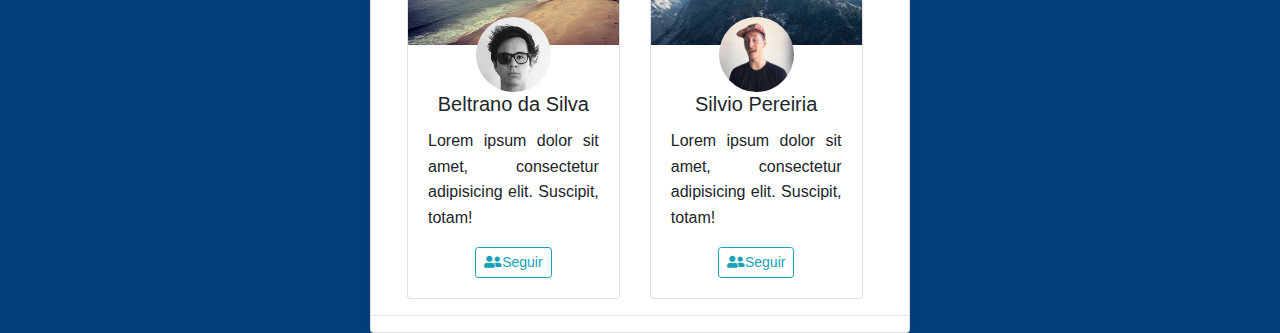
==== commit fa782768: "fix: profile picture" ====
--- a/notification.html
+++ b/notification.html
@@ -32,7 +32,7 @@
             </form>
             <a href="notification.html" class="text-decoration-none" style="font-size:22px;"><i
                     class="far fa-bell ml-3 d-none d-md-block"></i></a>
-            <img src="img/avatar-dhg.png" alt="" class="rounded-circle ml-3 d-none d-md-block" width="32px"
+            <img src="img/avatar-dhg.jpeg" alt="" class="rounded-circle ml-3 d-none d-md-block" width="32px"
                 height="32px">
         </div>
     </nav>
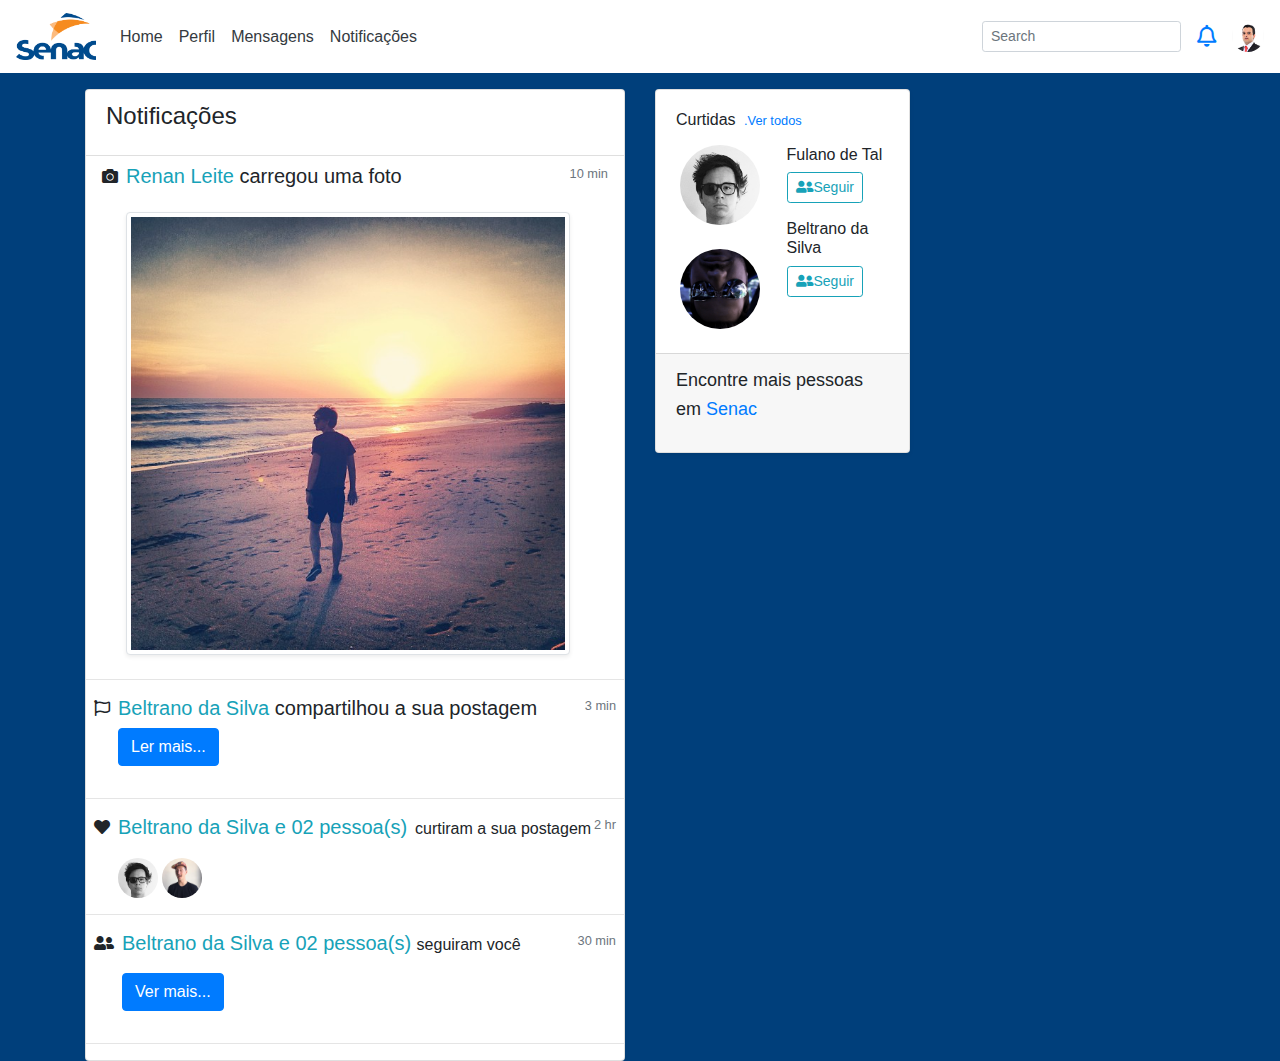
==== commit 9b925b79: "fix: optimize site to lighthouse" ====
--- a/notification.html
+++ b/notification.html
@@ -8,6 +8,7 @@
     <link rel="stylesheet" href="https://cdnjs.cloudflare.com/ajax/libs/twitter-bootstrap/4.3.1/css/bootstrap.min.css">
     <link rel="stylesheet" href="https://use.fontawesome.com/releases/v5.7.2/css/all.css">
     <link rel="stylesheet" href="style.css">
+    <meta name="description" content="Página de notificação do site MySenac">
     <title>Application</title>
 </head>
 
@@ -17,14 +18,14 @@
         <a href="index.html" class="navbar-brand"><img src="img/senac-logo-1-1.png" alt="logo" class="img-fluid"
                 width="80px" height="100px"></a>
         <button class="navbar-toggler" data-toggle="collapse" data-target="#responsive"
-            style="background-color:rgb(0, 63, 123)"><span class="navbar-toggler-icon"></span></button>
+            style="background-color:rgb(0, 63, 123)" aria-label="Menu"><span class="navbar-toggler-icon" aria-label="Menu" role="button"></span></button>
         <div class="collapse navbar-collapse" id="responsive">
             <ul class="navbar-nav mr-auto text-capitalize">
                 <li class="nav-item"><a href="index.html" class="text-dark nav-link active">home</a></li>
                 <li class="nav-item"><a href="profile.html" class="text-dark nav-link">perfil</a></li>
                 <li class="nav-item"><a href="#modalview" class="text-dark nav-link" data-toggle="modal">mensagens</a>
                 </li>
-                <li class="nav-item"><a href="notification.html" class="text-dark nav-link">documentos</a></li>
+                <li class="nav-item"><a href="notification.html" class="text-dark nav-link">Notificações</a></li>
                 <li class="nav-item"><a href="#" class="text-dark nav-link d-md-none">logout</a></li>
             </ul>
             <form action="" class="form-inline ml-auto d-none d-md-block">
@@ -42,8 +43,8 @@
         <div class="modal-dialog modal-dialog-scrollable modal-dialog-centered">
             <div class="modal-content">
                 <div class="modal-header">
-                    <div class="modal-title h4">Messages</div>
-                    <button type="button" class="close" data-dismiss="modal">&times;</button>
+                    <div class="modal-title h4">Mensagens</div>
+                    <button type="button" class="close" data-dismiss="modal" aria-label="Mensagens">&times;</button>
                 </div>
                 <div class="modal-body">
                     <ul class="list-unstyled">
@@ -154,59 +155,6 @@
     <!------------------------------(Starts Column SEction)-------------------->
     <div class="container mt-3">
         <div class="row">
-            <!-----------------------------------------(Satrt Left Column)------------------------------->
-            <div class="col-12 col-lg-3">
-                <div class="left-column">
-                    <div class="card mb-4 shadow-sm">
-                        <a href="#" class="text-decoration-none text-dark hover-media">
-                            <div class="card-body d-flex justify-content-between">
-                                <span>Notificações</span> <span><i class="fas fa-chevron-right"></i></span>
-                            </div>
-                        </a>
-                        <hr class="m-0">
-                        <a href="#" class="text-decoration-none text-dark hover-media">
-                            <div class="card-body d-flex justify-content-between">
-                                <span> Menções</span> <span><i class="fas fa-chevron-right"></i></span>
-                            </div>
-                        </a>
-                    </div>
-                    <div class="card shadow-sm mb-4">
-                        <div class="card-body">
-                            <h5 class="card-title">Fotos<small class="ml-2"><a href="#">.Editar </a></small></h5>
-                            <div class="row">
-                                <div class="col-6 p-1">
-                                    <a href="img/left1.jpg" data-lightbox="id"><img src="img/left1.jpg" alt="img"
-                                            class="img-fluid my-2"></a>
-                                    <a href="img/left2.jpg" data-lightbox="id"><img src="img/left2.jpg" alt="img"
-                                            class="img-fluid my-2"></a>
-                                    <a href="img/left3.jpg" data-lightbox="id"><img src="img/left3.jpg" alt="img"
-                                            class="img-fluid my-2"></a>
-                                </div>
-                                <div class="col-6 p-1">
-                                    <a href="img/left4.jpg" data-lightbox="id"><img src="img/left4.jpg" alt="img"
-                                            class="img-fluid my-2"></a>
-                                    <a href="img/left5.jpg" data-lightbox="id"><img src="img/left5.jpg" alt="img"
-                                            class="img-fluid my-2"></a>
-                                    <a href="img/left6.jpg" data-lightbox="id"><img src="img/left6.jpg" alt="img"
-                                            class="img-fluid my-2"></a>
-                                </div>
-                            </div>
-                        </div>
-                    </div>
-                    <div class="card mb-3 shadow-sm">
-                        <div class="card-body">
-                            <h5 class="card-title">Trending</h5>
-                            <ul class="list-unstyled">
-                                <li class="pb-2"> <a href="">#Front-end</a> </li>
-                                <li class="pb-2"> <a href="">#Back-end</a> </li>
-                                <li class="pb-2"> <a href="">#Mobile</a> </li>
-                                <li class="pb-2"> <a href="">#UI/UX</a> </li>
-                            </ul>
-                        </div>
-                    </div>
-                </div>
-            </div>
-            <!-----------------------------------------(End Left Column)------------------------------->
             <!------------------------------------------------(Satrt Middle Column)---------------------------->
             <div class="col-12 col-lg-6">
                 <div class="middle-column">
@@ -216,37 +164,12 @@
                                 Notificações
                             </h4>
                         </div>
-                        <div class="media d -flex justify-content-between">
-                            <p class="mt-2"> <i class="fas fa-globe-americas mx-2"></i><span class="h5 mr-2"><a href="#"
-                                        class="text-info">Renan Leite</a></span>publicou um artigo </p>
-                            <small class="mr-2 mt-2 text-muted">1 min</small>
-                        </div>
-                        <hr>
-                        <div class="media d -flex justify-content-between">
-                            <p> <i class="fas fa-gamepad mx-1"></i> <span class="h5 mr-2"> <a href="#"
-                                        class="text-info"> Caio Mário</a></span>participou do Rec'n'Play</p>
-                            <small class="mr-2 text-muted">10 min</small>
-                        </div>
-                        <hr>
-                        <div class="media">
-                            <i class="fas fa-user-friends mx-2 mt-1"></i>
-                            <div class="media-body">
-                                <p> <span class="h5 mr-2"> <a href="#" class="text-info"> Silvio e 01
-                                            pessoa(s)</a></span>seguiram você</p>
-                                <img src="img/avatar-dhg.png" alt="" width="40px" height="40px"
-                                    class="rounded-circle img-fluid">
-                                <img src="img/avatar-fat.jpg" alt="" width="40px" height="40px"
-                                    class="rounded-circle img-fluid">
-                            </div>
-                            <small class="mr-2 text-muted">10 min</small>
-                        </div>
-                        <hr>
-                        <div class="media">
+                        <div class="media p-2">
                             <i class="fas fa-camera mx-2 mt-1"></i>
                             <div class="media-body">
                                 <p class="h5 mr-2"> <span> <a href="#" class="text-info"> Renan Leite</a></span>
                                     carregou uma foto</p>
-                                <a href="img/mid5.jpg" data-lightbox="id"><img src="img/mid5.jpg" alt=""
+                                <a href="img/mid5.jpg" data-lightbox="id" aria-label="Foto publicada"><img src="img/mid5.jpg" alt="Foto publicada"
                                         class="img-fluid shadow-sm img-thumbnail mt-3"> </a>
                             </div>
                             <small class="mr-2 text-muted">10 min</small>
@@ -257,19 +180,29 @@
                             <div class="media-body">
                                 <p class="h5 mr-2"> <span> <a href="#" class="text-info"> Beltrano da Silva </a></span>
                                     compartilhou a sua postagem</p>
-                                <div class="media border p-3 mt-3">
-                                    <img src="img/avatar-dhg.png" alt="" width="60px" height="60px"
-                                        class="rounded-circle img-fluid mr-3">
-                                    <div class="media-body">
-                                        <h5>Renan Leite</h5>
-                                        <p class="text-justify">Donec id elit non mi porta gravida at eget metus.
-                                            Integer posuere erat a ante venenatis dapibus posuere velit aliquet. Cum
-                                            sociis natoque penatibus et magnis dis parturient montes, nascetur ridiculus
-                                            mus. Morbi leo risus,
-                                            porta ac consectetur ac, vestibulum at eros. Lorem ipsum dolor sit amet,
-                                            consectetur adipiscing elit.</p>
+                                <p>
+                                    <button class="btn btn-primary" type="button" data-toggle="collapse"
+                                        data-target="#beltranoPost" aria-expanded="false" aria-controls="beltranoPost" aria-label="Mais">
+                                        Ler mais...
+                                    </button>
+                                </p>
+                                <div class="collapse" id="beltranoPost">
+
+                                    <div class="media border p-3 mt-3">
+                                        <img src="img/avatar-dhg.png" alt="Foto de perfil" width="60px" height="60px"
+                                            class="rounded-circle img-fluid mr-3">
+                                        <div class="media-body">
+                                            <h5>Renan Leite</h5>
+                                            <p class="text-justify">Donec id elit non mi porta gravida at eget metus.
+                                                Integer posuere erat a ante venenatis dapibus posuere velit aliquet. Cum
+                                                sociis natoque penatibus et magnis dis parturient montes, nascetur
+                                                ridiculus
+                                                mus. Morbi leo risus,
+                                                porta ac consectetur ac, vestibulum at eros. Lorem ipsum dolor sit amet,
+                                                consectetur adipiscing elit.</p>
+                                        </div>
+                                        <small class="mr-2 text-muted">5 min</small>
                                     </div>
-                                    <small class="mr-2 text-muted">5 min</small>
                                 </div>
                             </div>
                             <small class="mr-2 text-muted">3 min</small>
@@ -280,9 +213,9 @@
                             <div class="media-body">
                                 <p> <span class="h5 mr-2"> <a href="#" class="text-info"> Beltrano da Silva e 02
                                             pessoa(s)</a></span>curtiram a sua postagem</p>
-                                <img src="img/avatar-dhg.png" alt="" width="40px" height="40px"
+                                <img src="img/avatar-dhg.png" alt="Foto de perfil" width="40px" height="40px"
                                     class="rounded-circle img-fluid">
-                                <img src="img/avatar-fat.jpg" alt="" width="40px" height="40px"
+                                <img src="img/avatar-fat.jpg" alt="Foto de perfil" width="40px" height="40px"
                                     class="rounded-circle img-fluid">
                             </div>
                             <small class="text-muted mr-2"> 2 hr</small>
@@ -293,34 +226,43 @@
                             <div class="media-body">
                                 <p><span class="h5"> <a href="#" class="text-info"> Beltrano da Silva e 02 pessoa(s)
                                         </a></span>seguiram você</p>
-                                <div class="row">
-                                    <div class="col-12 col-lg-6 mb-3 mb-lg-0">
-                                        <div class="card">
-                                            <img src="img/left1.jpg" alt="" class="card-img-top" width="200px"
-                                                height="155px">
-                                            <div class="card-body text-center">
-                                                <img src="img/avatar-dhg.png" alt="" width="75px" height="75px"
-                                                    class="rounded-circle img-fluid mt-n5">
-                                                <h5 class="card-title">Beltrano da Silva</h5>
-                                                <p class="card-text text-justify">Lorem ipsum dolor sit amet,
-                                                    consectetur adipisicing elit. Suscipit, totam!</p>
-                                                <a href="#" class="card-link btn btn-sm btn-outline-info"> <i
-                                                        class="fas fa-user-friends"></i>Seguir</a>
+                                <p>
+                                    <button class="btn btn-primary" type="button" data-toggle="collapse"
+                                        data-target="#moreFriends" aria-expanded="false" aria-controls="moreFriends" aria-label="Mais">
+                                        Ver mais...
+                                    </button>
+                                </p>
+                                <div class="collapse" id="moreFriends">
+
+                                    <div class="row">
+                                        <div class="col-12 col-lg-6 mb-3 mb-lg-0">
+                                            <div class="card">
+                                                <img src="img/left1.jpg" alt="Foto de painel de perfil" class="card-img-top" width="200px"
+                                                    height="155px">
+                                                <div class="card-body text-center">
+                                                    <img src="img/avatar-dhg.png" alt="Foto de perfil" width="75px" height="75px"
+                                                        class="rounded-circle img-fluid mt-n5">
+                                                    <h5 class="card-title">Beltrano da Silva</h5>
+                                                    <p class="card-text text-justify">Lorem ipsum dolor sit amet,
+                                                        consectetur adipisicing elit. Suscipit, totam!</p>
+                                                    <a href="#" class="card-link btn btn-sm btn-outline-info"> <i
+                                                            class="fas fa-user-friends"></i>Seguir</a>
+                                                </div>
                                             </div>
                                         </div>
-                                    </div>
-                                    <div class="col-12 col-lg-6">
-                                        <div class="card">
-                                            <img src="img/left2.jpg" alt="" class="card-img-top" width="200px"
-                                                height="155px">
-                                            <div class="card-body text-center">
-                                                <img src="img/avatar-fat.jpg" alt="" width="75px" height="75px"
-                                                    class="rounded-circle img-fluid mt-n5">
-                                                <h5 class="card-title">Silvio Pereiria</h5>
-                                                <p class="card-text text-justify">Lorem ipsum dolor sit amet,
-                                                    consectetur adipisicing elit. Suscipit, totam!</p>
-                                                <a href="#" class="card-link btn btn-sm btn-outline-info"> <i
-                                                        class="fas fa-user-friends"></i>Seguir</a>
+                                        <div class="col-12 col-lg-6">
+                                            <div class="card">
+                                                <img src="img/left2.jpg" alt="Foto de painel de perfil" class="card-img-top" width="200px"
+                                                    height="155px">
+                                                <div class="card-body text-center">
+                                                    <img src="img/avatar-fat.jpg" alt="Foto de perfil" width="75px" height="75px"
+                                                        class="rounded-circle img-fluid mt-n5">
+                                                    <h5 class="card-title">Silvio Pereiria</h5>
+                                                    <p class="card-text text-justify">Lorem ipsum dolor sit amet,
+                                                        consectetur adipisicing elit. Suscipit, totam!</p>
+                                                    <a href="#" class="card-link btn btn-sm btn-outline-info"> <i
+                                                            class="fas fa-user-friends"></i>Seguir</a>
+                                                </div>
                                             </div>
                                         </div>
                                     </div>
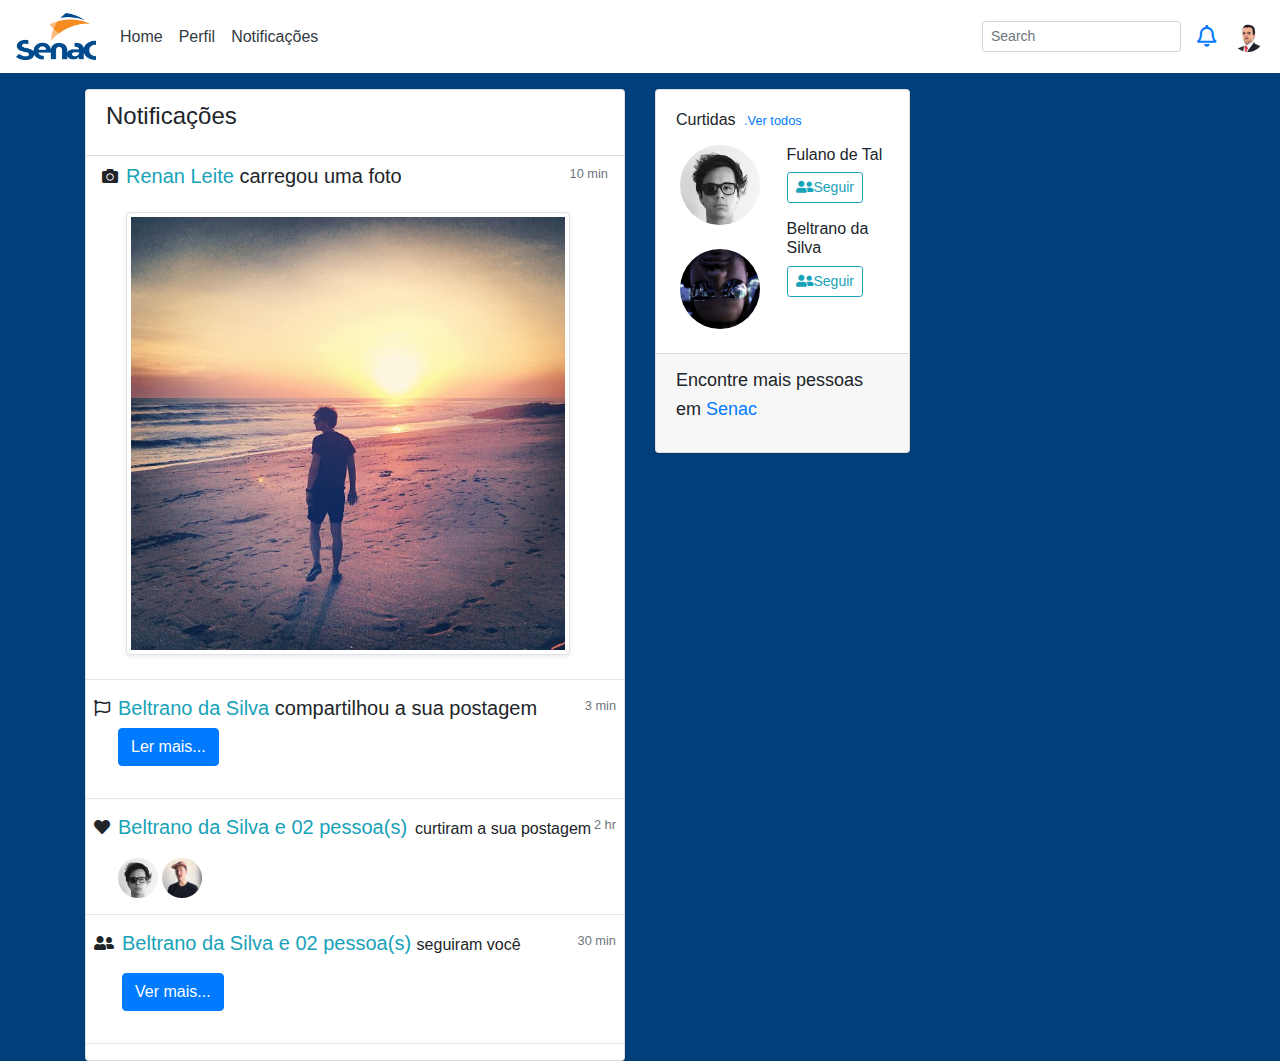
==== commit 387d17c2: "Add: PWA Support" ====
--- a/notification.html
+++ b/notification.html
@@ -9,7 +9,7 @@
     <link rel="stylesheet" href="https://use.fontawesome.com/releases/v5.7.2/css/all.css">
     <link rel="stylesheet" href="style.css">
     <meta name="description" content="Página de notificação do site MySenac">
-    <title>Application</title>
+    <title>Senac</title>
 </head>
 
 <body>
@@ -23,8 +23,6 @@
             <ul class="navbar-nav mr-auto text-capitalize">
                 <li class="nav-item"><a href="index.html" class="text-dark nav-link active">home</a></li>
                 <li class="nav-item"><a href="profile.html" class="text-dark nav-link">perfil</a></li>
-                <li class="nav-item"><a href="#modalview" class="text-dark nav-link" data-toggle="modal">mensagens</a>
-                </li>
                 <li class="nav-item"><a href="notification.html" class="text-dark nav-link">Notificações</a></li>
                 <li class="nav-item"><a href="#" class="text-dark nav-link d-md-none">logout</a></li>
             </ul>
@@ -38,120 +36,6 @@
         </div>
     </nav>
     <!---------------------------------------------Ends navigation------------------------------>
-    <!---------------------------MOdal Section  satrts------------------->
-    <div class="modal fade" id="modalview">
-        <div class="modal-dialog modal-dialog-scrollable modal-dialog-centered">
-            <div class="modal-content">
-                <div class="modal-header">
-                    <div class="modal-title h4">Mensagens</div>
-                    <button type="button" class="close" data-dismiss="modal" aria-label="Mensagens">&times;</button>
-                </div>
-                <div class="modal-body">
-                    <ul class="list-unstyled">
-                        <a href="#" class="text-decoration-none">
-                            <li class="media hover-media">
-                                <img src="img/avatar-dhg.png" alt="img" width="60px" height="60px"
-                                    class="rounded-circle mr-3">
-                                <div class="media-body text-dark">
-                                    <h6 class="media-header">Fulano de Tal e <strong> 1 outro(s)</strong></h6>
-                                    <p class="media-text">Lorem ipsum dolor sit amet consectetur adipisicing elit.</p>
-                                </div>
-                            </li>
-                        </a>
-                        <hr class="my-3">
-                        <a href="#" class="text-decoration-none">
-                            <li class="media hover-media">
-                                <img src="img/avatar-fat.jpg" alt="img" width="60px" height="60px"
-                                    class="rounded-circle mr-3">
-                                <div class="media-body text-dark">
-                                    <h6 class="media-header">Beltrano da Silva e <strong> 3 outro(s)</strong></h6>
-                                    <p class="media-text">Lorem ipsum dolor sit amet consectetur adipisicing elit.</p>
-                                </div>
-                            </li>
-                        </a>
-                        <hr class="my-3">
-                        <a href="#" class="text-decoration-none">
-                            <li class="media hover-media">
-                                <img src="img/avatar-mdo.png" alt="img" width="60px" height="60px"
-                                    class="rounded-circle mr-3">
-                                <div class="media-body text-dark">
-                                    <h6 class="media-header">Mario Silva and <strong> 5 outro(s)</strong></h6>
-                                    <p class="media-text">Lorem ipsum dolor sit amet consectetur adipisicing elit.</p>
-                                </div>
-                            </li>
-                        </a>
-                        <hr class="my-3">
-                        <a href="#" class="text-decoration-none">
-                            <li class="media hover-media">
-                                <img src="img/avatar-dhg.png" alt="img" width="60px" height="60px"
-                                    class="rounded-circle mr-3">
-                                <div class="media-body text-dark">
-                                    <h6 class="media-header">Fulano de Tal and <strong> 1 outro(s)</strong></h6>
-                                    <p class="media-text">Lorem ipsum dolor sit amet consectetur adipisicing elit.</p>
-                                </div>
-                            </li>
-                        </a>
-                        <hr class="my-3">
-                        <a href="#" class="text-decoration-none">
-                            <li class="media hover-media">
-                                <img src="img/avatar-fat.jpg" alt="img" width="60px" height="60px"
-                                    class="rounded-circle mr-3">
-                                <div class="media-body text-dark">
-                                    <h6 class="media-header">Beltrano da Silva and <strong> 3 outro(s)</strong></h6>
-                                    <p class="media-text">Lorem ipsum dolor sit amet consectetur adipisicing elit.</p>
-                                </div>
-                            </li>
-                        </a>
-                        <hr class="my-3">
-                        <a href="#" class="text-decoration-none">
-                            <li class="media hover-media">
-                                <img src="img/avatar-mdo.png" alt="img" width="60px" height="60px"
-                                    class="rounded-circle mr-3">
-                                <div class="media-body text-dark">
-                                    <h6 class="media-header">Mario Silva and <strong> 5 outro(s)</strong></h6>
-                                    <p class="media-text">Lorem ipsum dolor sit amet consectetur adipisicing elit.</p>
-                                </div>
-                            </li>
-                        </a>
-                        <hr class="my-3">
-                        <a href="#" class="text-decoration-none">
-                            <li class="media hover-media">
-                                <img src="img/avatar-dhg.png" alt="img" width="60px" height="60px"
-                                    class="rounded-circle mr-3">
-                                <div class="media-body text-dark">
-                                    <h6 class="media-header">Fulano de Tal e <strong> 1 outro(s)</strong></h6>
-                                    <p class="media-text">Lorem ipsum dolor sit amet consectetur adipisicing elit.</p>
-                                </div>
-                            </li>
-                        </a>
-                        <hr class="my-3">
-                        <a href="#" class="text-decoration-none">
-                            <li class="media hover-media">
-                                <img src="img/avatar-fat.jpg" alt="img" width="60px" height="60px"
-                                    class="rounded-circle mr-3">
-                                <div class="media-body text-dark">
-                                    <h6 class="media-header">Beltrano da Silva e <strong> 3 outro(s)</strong></h6>
-                                    <p class="media-text">Lorem ipsum dolor sit amet consectetur adipisicing elit.</p>
-                                </div>
-                            </li>
-                        </a>
-                        <hr class="my-3">
-                        <a href="#" class="text-decoration-none">
-                            <li class="media hover-media">
-                                <img src="img/avatar-mdo.png" alt="img" width="60px" height="60px"
-                                    class="rounded-circle mr-3">
-                                <div class="media-body text-dark">
-                                    <h6 class="media-header">Mario Silva e <strong> 5 outro(s)</strong></h6>
-                                    <p class="media-text">Lorem ipsum dolor sit amet consectetur adipisicing elit.</p>
-                                </div>
-                            </li>
-                        </a>
-                    </ul>
-                </div>
-            </div>
-        </div>
-    </div>
-    <!-------------------------------MOdal Ends---------------------------->
     <!------------------------------(Starts Column SEction)-------------------->
     <div class="container mt-3">
         <div class="row">
